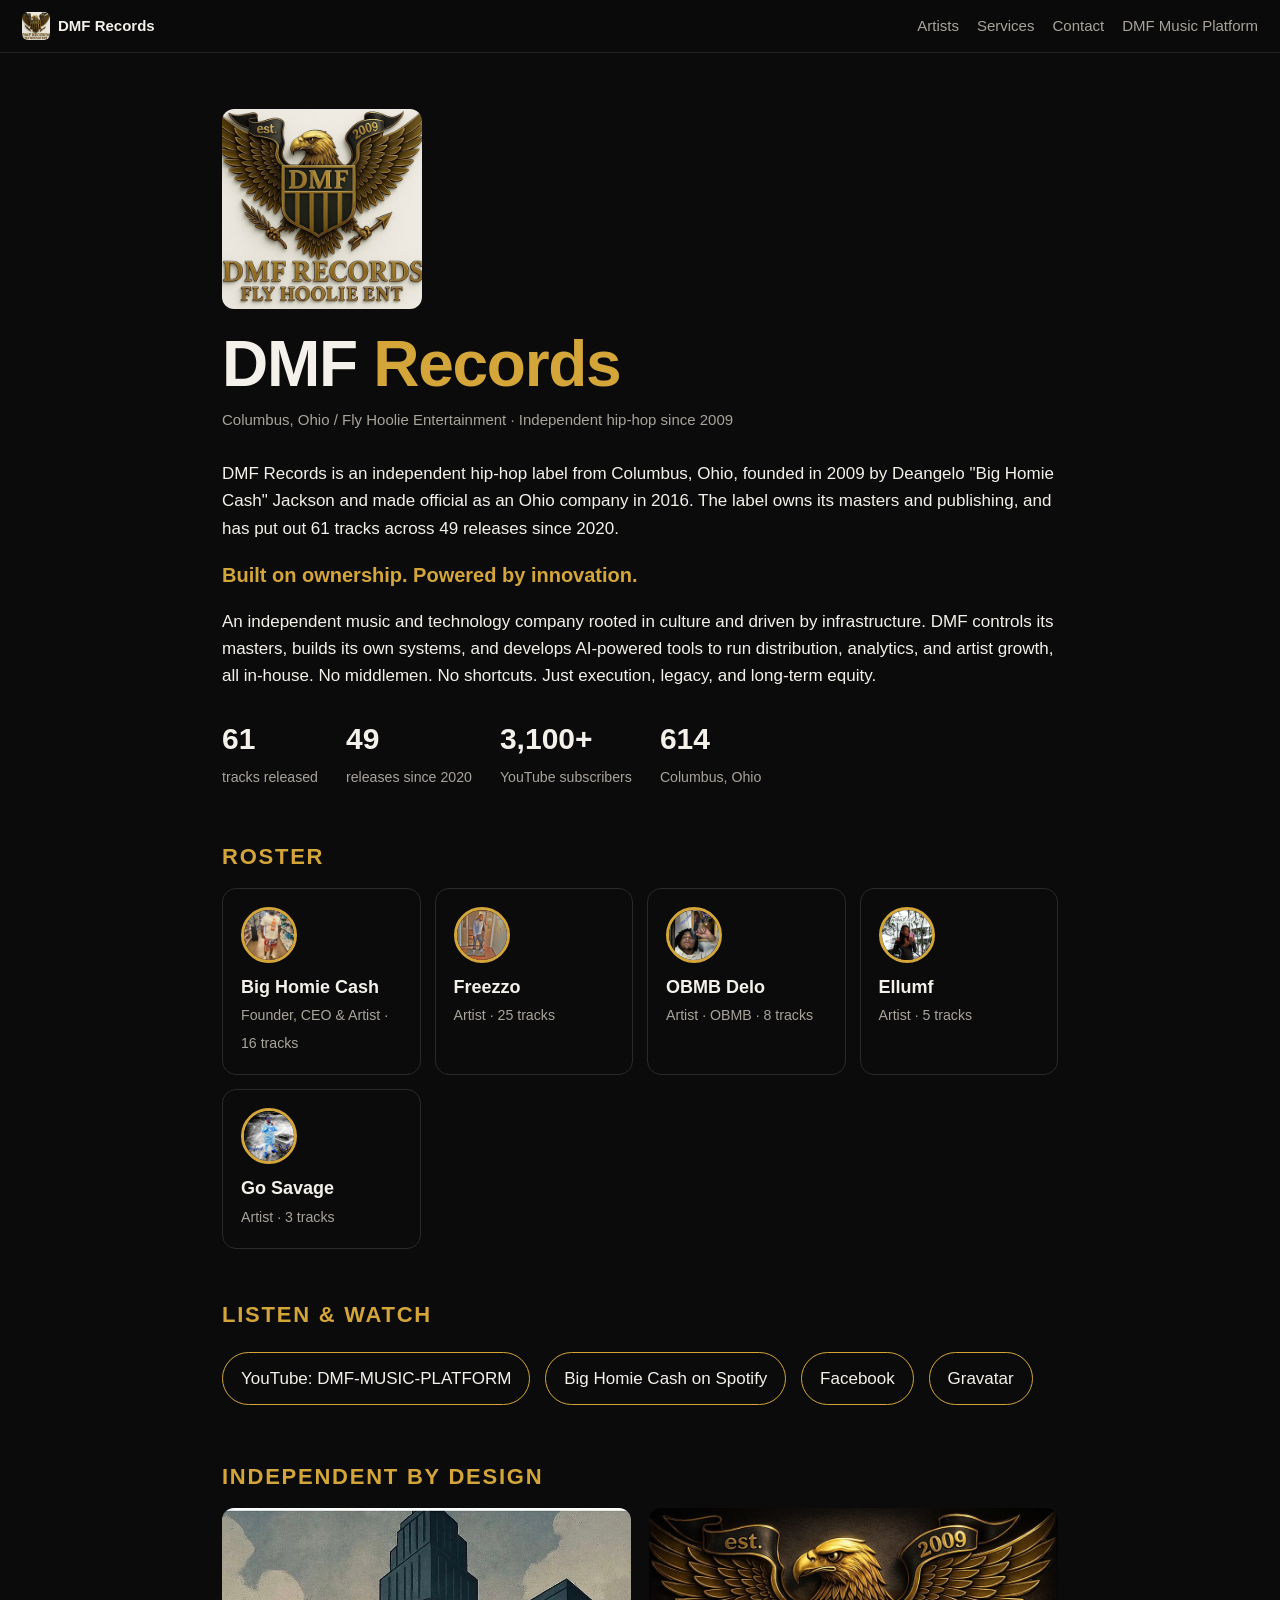
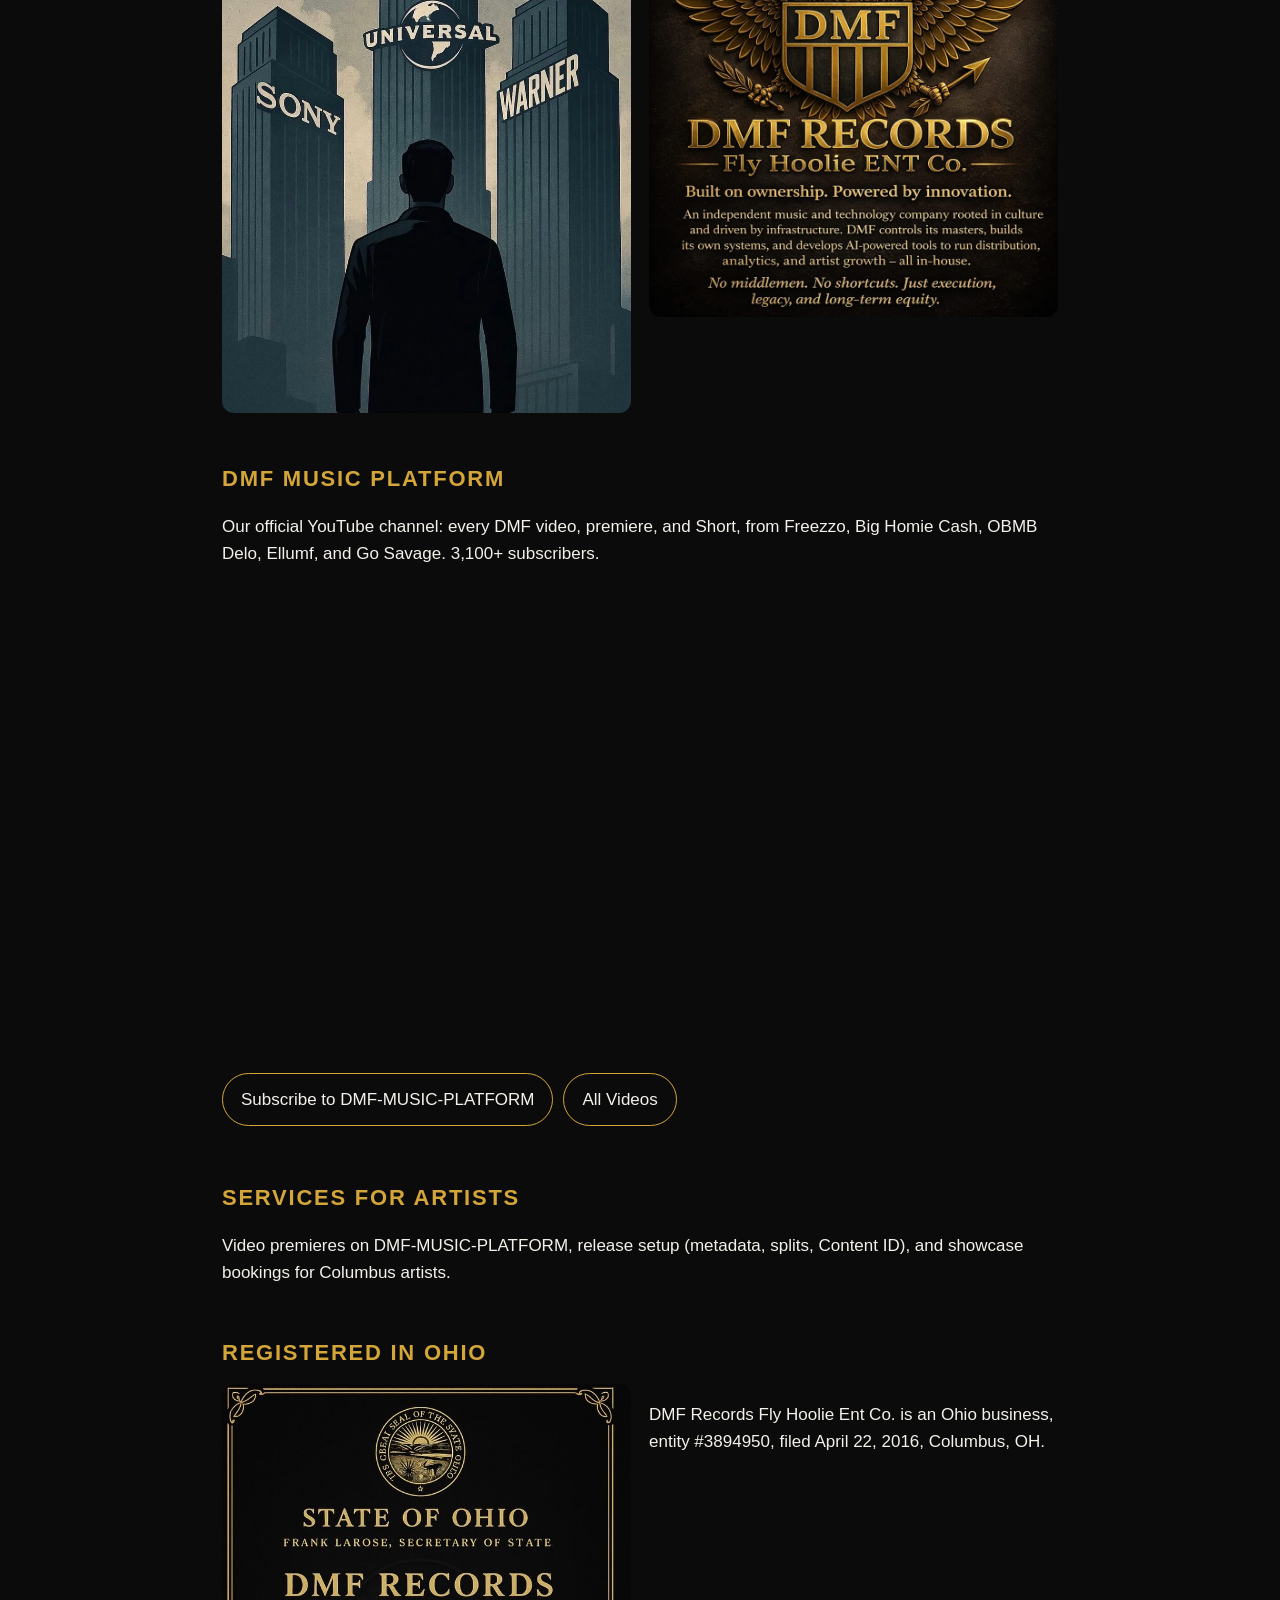
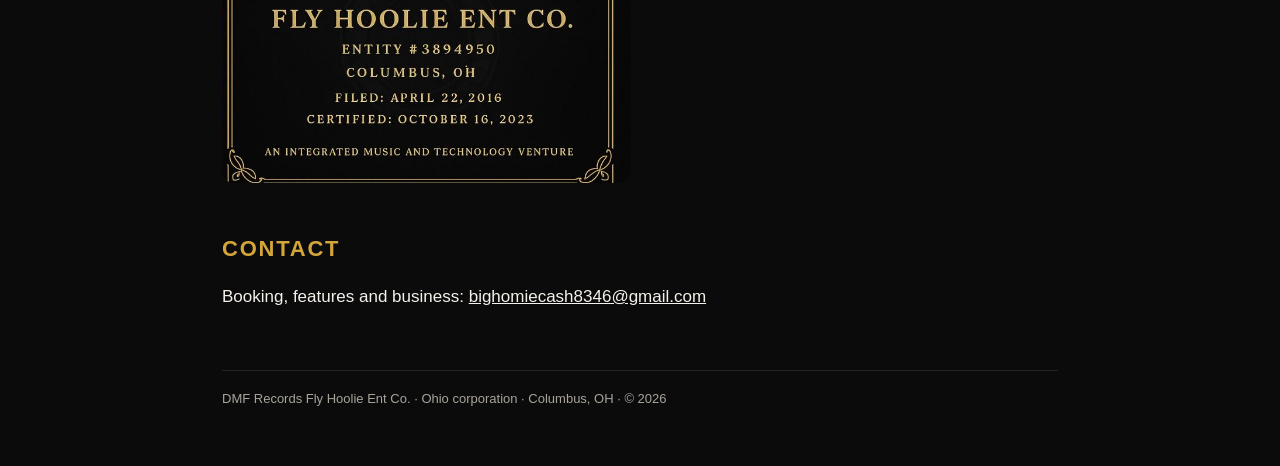
==== index.html @ d9a31df6 "Artist galleries, Listen Everywhere DSP buttons, stats as of 2026-11-16" ====
<!doctype html>
<html lang="en">
<head>
<meta charset="utf-8">
<meta name="viewport" content="width=device-width, initial-scale=1">
<title>DMF Records (Columbus, Ohio) / Fly Hoolie Entertainment</title>
<meta name="description" content="DMF Records is an independent hip-hop label from Columbus, Ohio, founded in 2009 by Deangelo &quot;Big Homie Cash&quot; Jackson. Roster: Big Homie Cash, Freezzo, OBMB Delo, Ellumf and Go Savage.">
<link rel="canonical" href="https://bighomiecash83.github.io/dmf-records-site/">
<meta property="og:title" content="DMF Records (Columbus, Ohio) / Fly Hoolie Entertainment">
<meta property="og:description" content="Independent hip-hop label from Columbus, Ohio. 61 tracks across 49 releases since 2020.">
<meta property="og:url" content="https://bighomiecash83.github.io/dmf-records-site/">
<meta property="og:type" content="website">
<meta property="og:image" content="https://bighomiecash83.github.io/dmf-records-site/dmf-logo.png">
<link rel="icon" href="icon.png">
<link rel="apple-touch-icon" href="icon.png">
<script type="application/ld+json">
{
 "@context":"https://schema.org",
 "@type":"Organization",
 "@id":"https://bighomiecash83.github.io/dmf-records-site/#label",
 "name":"DMF Records",
 "alternateName":["DMF Records Fly Hoolie Ent","Fly Hoolie Entertainment","DMF Records Columbus"],
 "legalName":"DMF Records Fly Hoolie Ent Co.",
 "description":"Independent hip-hop record label from Columbus, Ohio, founded in 2009 and incorporated in Ohio in 2016.",
 "url":"https://bighomiecash83.github.io/dmf-records-site/",
 "foundingDate":"2009",
 "founder":{"@type":"Person","name":"Deangelo Jackson","alternateName":"Big Homie Cash"},
 "address":{"@type":"PostalAddress","addressLocality":"Columbus","addressRegion":"OH","addressCountry":"US"},
 "areaServed":"Columbus, Ohio",
 "logo":"https://bighomiecash83.github.io/dmf-records-site/dmf-logo.png",
 "email":"bighomiecash8346@gmail.com",
 "sameAs":["https://www.youtube.com/channel/UCL9MF8QjU3G-BuCpofyFmnw","https://open.spotify.com/artist/40z5aBKSs2Wtdori0baO1l"],
 "member":[
  {"@type":"MusicGroup","name":"Big Homie Cash","genre":"Hip hop","foundingLocation":"Columbus, Ohio","sameAs":["https://open.spotify.com/artist/40z5aBKSs2Wtdori0baO1l"]},
  {"@type":"MusicGroup","name":"Freezzo","genre":"Hip hop","foundingLocation":"Columbus, Ohio"},
  {"@type":"MusicGroup","name":"OBMB Delo","genre":"Hip hop","foundingLocation":"Columbus, Ohio"},
  {"@type":"MusicGroup","name":"Ellumf","genre":"Hip hop","foundingLocation":"Columbus, Ohio"},
  {"@type":"MusicGroup","name":"Go Savage","genre":"Hip hop","foundingLocation":"Columbus, Ohio"}
 ]
}
</script>
<link rel="stylesheet" href="styles.css">
</head>
<body>
<nav><a href="index.html" class="brand"><img src="icon.png" alt="">DMF Records</a><span><a href="#roster">Artists</a><a href="#services">Services</a><a href="#contact">Contact</a><a href="#watch">DMF Music Platform</a></span></nav><div class="wrap">
<img class="logo" src="dmf-logo.png" alt="DMF Records eagle logo">
<h1>DMF <span>Records</span></h1>
<div class="tag">Columbus, Ohio / Fly Hoolie Entertainment &middot; Independent hip-hop since 2009</div>
<p>DMF Records is an independent hip-hop label from Columbus, Ohio, founded in 2009 by Deangelo "Big Homie Cash" Jackson and made official as an Ohio company in 2016. The label owns its masters and publishing, and has put out 61 tracks across 49 releases since 2020.</p>
<p class="motto">Built on ownership. Powered by innovation.</p>
<p>An independent music and technology company rooted in culture and driven by infrastructure. DMF controls its masters, builds its own systems, and develops AI-powered tools to run distribution, analytics, and artist growth, all in-house. No middlemen. No shortcuts. Just execution, legacy, and long-term equity.</p>
<div class="stats"><div><b>61</b><small>tracks released</small></div><div><b>49</b><small>releases since 2020</small></div><div><b>3,100+</b><small>YouTube subscribers</small></div><div><b>614</b><small>Columbus, Ohio</small></div></div>
<h2 id="roster">Roster</h2>
<div class="cards"><a class="card" href="big-homie-cash.html"><img class="avatar sm" src="images/big-homie-cash-1.jpg" alt="Big Homie Cash"><b>Big Homie Cash</b><small>Founder, CEO &amp; Artist &middot; 16 tracks</small></a><a class="card" href="freezzo.html"><img class="avatar sm" src="images/freezzo-1.jpg" alt="Freezzo"><b>Freezzo</b><small>Artist &middot; 25 tracks</small></a><a class="card" href="obmb-delo.html"><img class="avatar sm" src="images/obmb-delo-1.jpg" alt="OBMB Delo"><b>OBMB Delo</b><small>Artist · OBMB &middot; 8 tracks</small></a><a class="card" href="ellumf.html"><img class="avatar sm" src="images/ellumf-1.jpg" alt="Ellumf"><b>Ellumf</b><small>Artist &middot; 5 tracks</small></a><a class="card" href="go-savage.html"><img class="avatar sm" src="images/go-savage-1.jpg" alt="Go Savage"><b>Go Savage</b><small>Artist &middot; 3 tracks</small></a></div>
<h2>Listen &amp; Watch</h2>
<a class="btn" href="https://www.youtube.com/channel/UCL9MF8QjU3G-BuCpofyFmnw">YouTube: DMF-MUSIC-PLATFORM</a>
<a class="btn" href="https://open.spotify.com/artist/40z5aBKSs2Wtdori0baO1l">Big Homie Cash on Spotify</a>
<a class="btn" href="https://www.facebook.com/Dmfrecords614/">Facebook</a>
<a class="btn" href="https://gravatar.com/bighomiecash8346">Gravatar</a>
<h2>Independent by Design</h2>
<div class="two"><img src="independent.jpg" alt="Standing independent beside the major labels" loading="lazy"><img src="dmf-logo-story.jpg" alt="DMF Records Fly Hoolie ENT Co." loading="lazy"></div>
<h2 id="watch">DMF Music Platform</h2><p>Our official YouTube channel: every DMF video, premiere, and Short, from Freezzo, Big Homie Cash, OBMB Delo, Ellumf, and Go Savage. 3,100+ subscribers.</p><div style="position:relative;padding-top:56.25%;margin:12px 0"><iframe src="https://www.youtube-nocookie.com/embed/ZYpmiMN0Dv8" title="Freezzo - 2.0 | DMF Records" style="position:absolute;inset:0;width:100%;height:100%;border:0;border-radius:12px" allow="accelerometer; encrypted-media; gyroscope; picture-in-picture" allowfullscreen loading="lazy"></iframe></div><a class="btn" href="https://www.youtube.com/channel/UCL9MF8QjU3G-BuCpofyFmnw?sub_confirmation=1">Subscribe to DMF-MUSIC-PLATFORM</a><a class="btn" href="https://www.youtube.com/channel/UCL9MF8QjU3G-BuCpofyFmnw/videos">All Videos</a>
<h2 id="services">Services for Artists</h2>
<p>Video premieres on DMF-MUSIC-PLATFORM, release setup (metadata, splits, Content ID), and showcase bookings for Columbus artists.</p>
<h2>Registered in Ohio</h2>
<div class="two"><img src="ohio-registration.jpg" alt="DMF Records Fly Hoolie Ent Co., Ohio entity 3894950" loading="lazy"><p>DMF Records Fly Hoolie Ent Co. is an Ohio business, entity #3894950, filed April 22, 2016, Columbus, OH.</p></div>
<h2 id="contact">Contact</h2>
<p>Booking, features and business: <a href="mailto:bighomiecash8346@gmail.com">bighomiecash8346@gmail.com</a></p>
<footer>DMF Records Fly Hoolie Ent Co. &middot; Ohio corporation &middot; Columbus, OH &middot; &copy; 2026</footer>
</div></body></html>
---- styles.css ----
:root{--bg:#0b0b0c;--fg:#f4f1ea;--mut:#a9a49a;--acc:#d4a63a}
*{box-sizing:border-box}body{margin:0;background:var(--bg);color:var(--fg);font:17px/1.6 -apple-system,BlinkMacSystemFont,"Segoe UI",Roboto,Helvetica,Arial,sans-serif}
.wrap{max-width:880px;margin:0 auto;padding:56px 22px}
h1{font-size:clamp(34px,7vw,64px);line-height:1.05;margin:0 0 10px;letter-spacing:-.02em}
h1 span{color:var(--acc)}h2{font-size:22px;margin:48px 0 14px;color:var(--acc);text-transform:uppercase;letter-spacing:.08em}
.tag{color:var(--mut);font-size:15px;margin-bottom:28px}
.stats{display:flex;gap:28px;flex-wrap:wrap;margin:26px 0}.stats b{display:block;font-size:30px}.stats small{color:var(--mut)}
ul.roster{list-style:none;padding:0;display:grid;grid-template-columns:repeat(auto-fill,minmax(160px,1fr));gap:12px}
ul.roster li{border:1px solid #2a2a2c;border-radius:10px;padding:16px;font-weight:600}
a{color:var(--fg)}.btn{display:inline-block;margin:6px 10px 6px 0;padding:12px 18px;border:1px solid var(--acc);border-radius:999px;text-decoration:none}
.btn:hover{background:var(--acc);color:#000}footer{color:var(--mut);font-size:13px;margin-top:60px;border-top:1px solid #222;padding-top:18px}
img{max-width:100%;height:auto;display:block;border-radius:12px}.logo{width:200px;margin:0 0 22px}.motto{color:var(--acc);font-size:20px;font-weight:700;margin:6px 0}.two{display:grid;grid-template-columns:repeat(auto-fit,minmax(260px,1fr));gap:18px;align-items:start}

nav{position:sticky;top:0;z-index:5;display:flex;justify-content:space-between;align-items:center;padding:12px 22px;background:rgba(11,11,12,.92);border-bottom:1px solid #222;backdrop-filter:blur(6px)}
nav a{text-decoration:none;margin-left:18px;font-size:15px;color:var(--mut)}nav a:hover{color:var(--acc)}
nav .brand{margin:0;color:var(--fg);font-weight:800;display:flex;align-items:center;gap:8px}nav .brand img{width:28px;height:28px;border-radius:6px;display:inline}
.cards{display:grid;grid-template-columns:repeat(auto-fill,minmax(180px,1fr));gap:14px}
.card{display:block;border:1px solid #2a2a2c;border-radius:14px;padding:18px;text-decoration:none;transition:.2s}.card:hover{border-color:var(--acc);transform:translateY(-2px)}
.card b{display:block;margin-top:10px;font-size:18px}.card small{color:var(--mut)}
.avatar{width:110px;height:110px;border-radius:50%;background:radial-gradient(circle at 30% 30%,#f3d27a,#8a6414);color:#111;display:flex;align-items:center;justify-content:center;font-weight:900;font-size:38px;flex:none}
.avatar.sm{width:56px;height:56px;font-size:20px}
.hero{display:flex;gap:22px;align-items:center;flex-wrap:wrap;margin-bottom:18px}.hero h1{margin:0}.role{color:var(--acc);text-transform:uppercase;letter-spacing:.1em;font-size:13px;margin:0}
ul.disc{list-style:none;padding:0;margin:0;border-top:1px solid #222}ul.disc li{display:flex;gap:10px;align-items:baseline;padding:10px 0;border-bottom:1px solid #222}
ul.disc li span{font-weight:600}ul.disc small{color:var(--mut)}ul.disc em{margin-left:auto;color:var(--mut);font-style:normal;font-size:14px}
@media(max-width:520px){nav span a{margin-left:12px;font-size:14px}}

img.avatar{object-fit:cover;padding:0;border:3px solid var(--acc)}
.gallery{display:grid;grid-template-columns:repeat(2,1fr);gap:12px}.gallery img{width:100%;aspect-ratio:1/1;object-fit:cover}
.dsp{display:flex;flex-wrap:wrap}.nums{display:grid;grid-template-columns:repeat(auto-fit,minmax(220px,1fr));gap:12px}
.nums div{border:1px solid #2a2a2c;border-left:3px solid var(--acc);border-radius:10px;padding:14px 16px;font-weight:600}
.asof{color:var(--mut);font-size:14px}.card img.avatar{width:56px;height:56px}
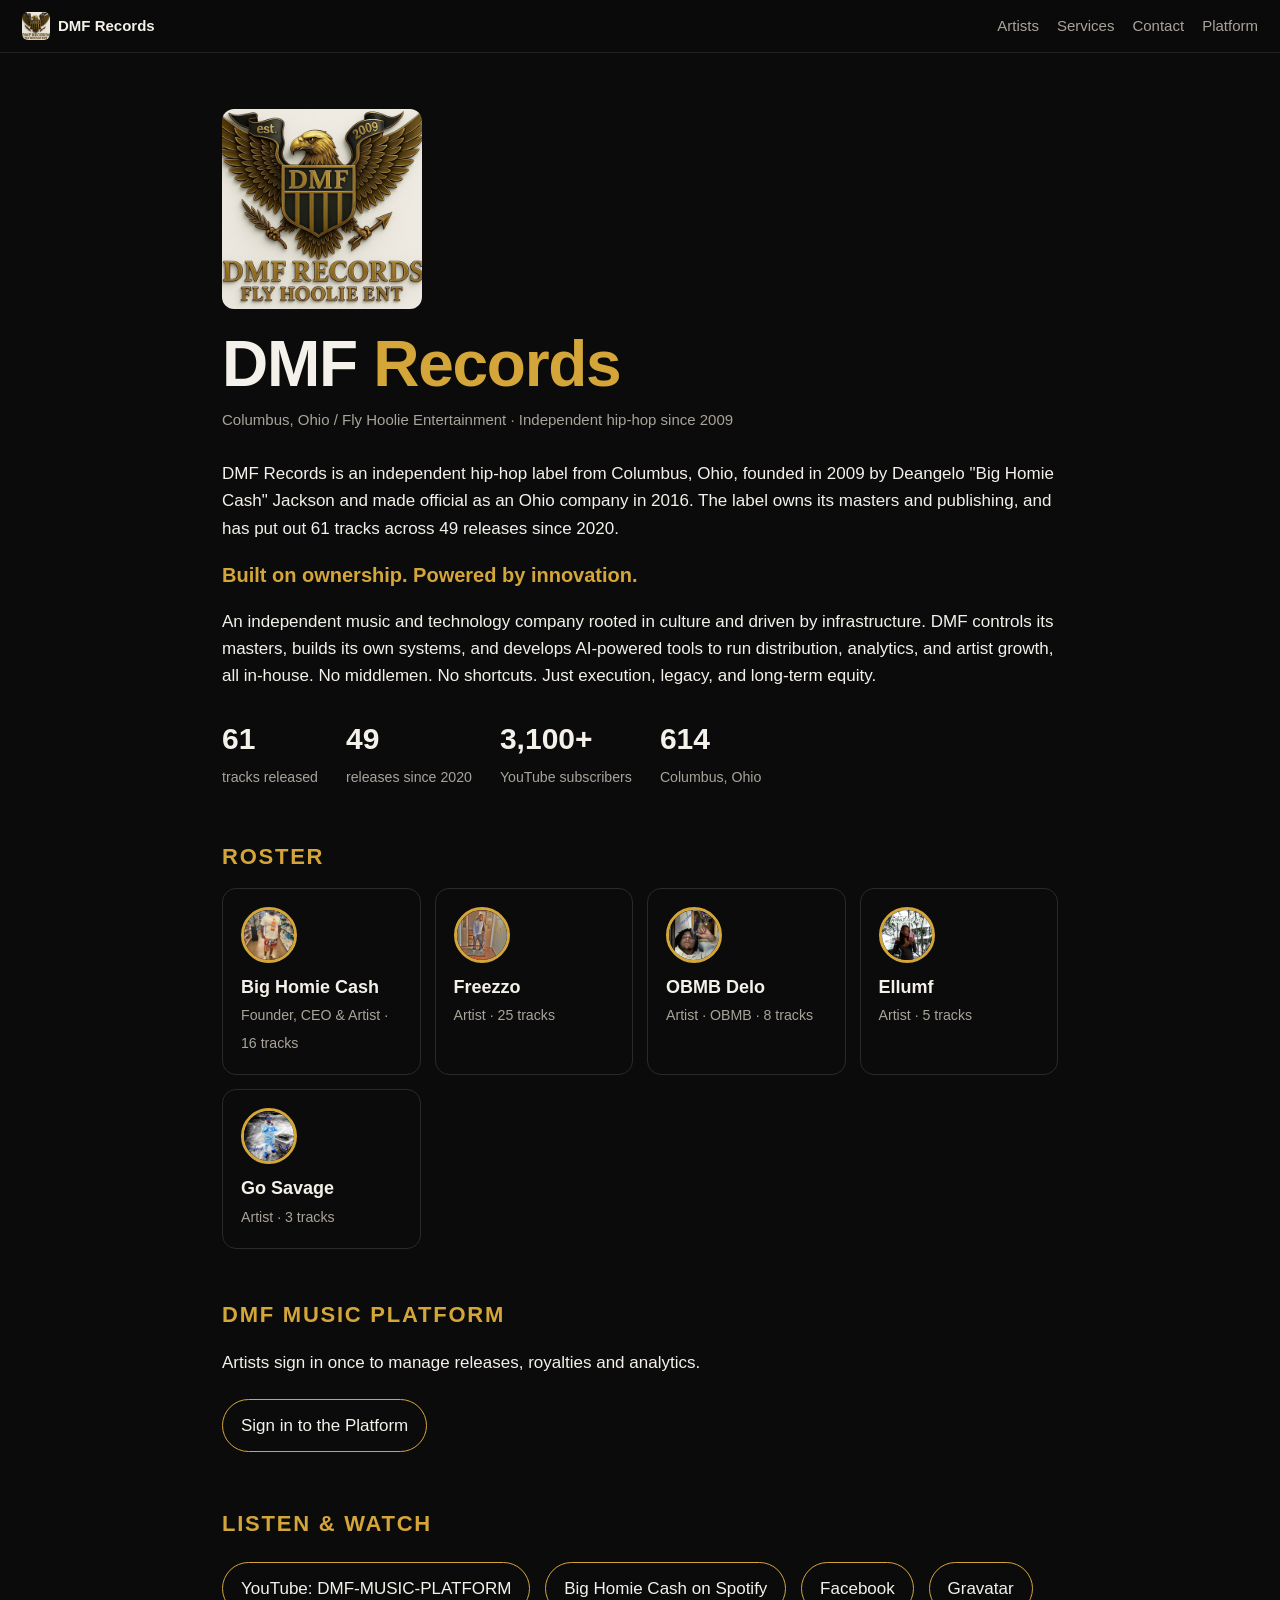
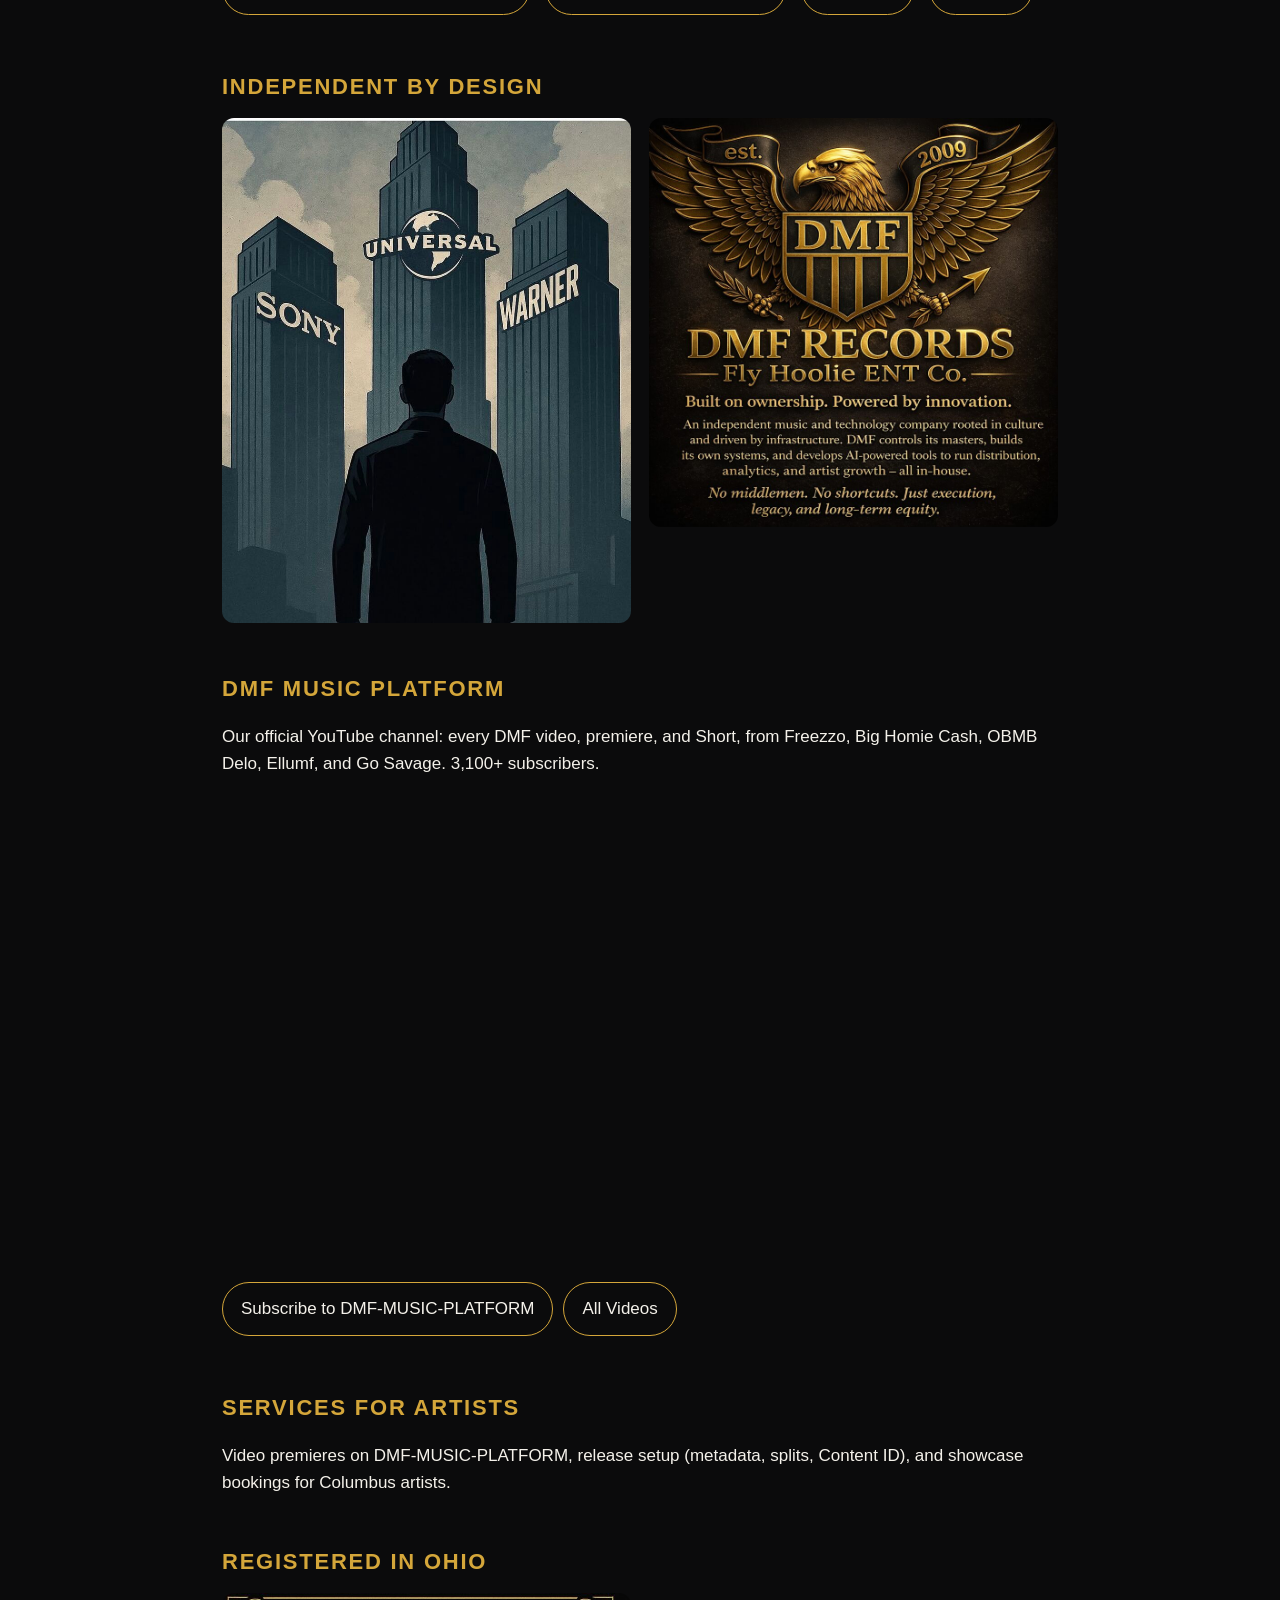
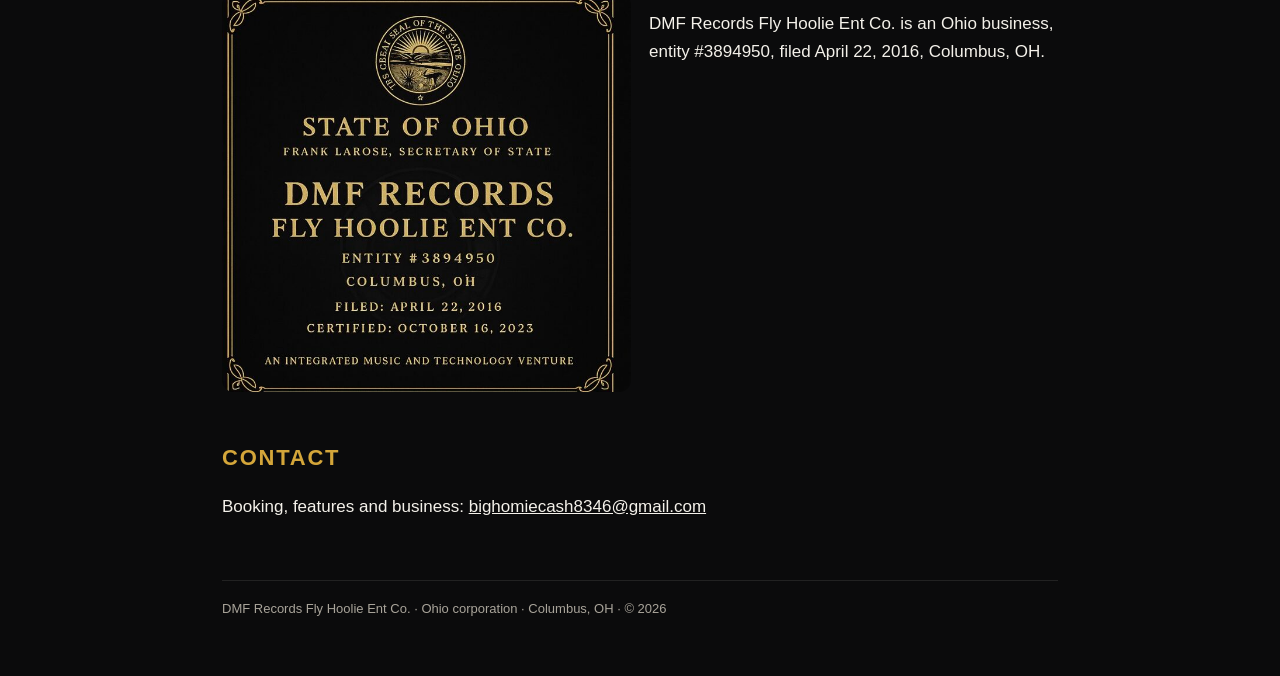
==== commit 3b079c74: "Platform page: shared sign-in with DMF Music Platform" ====
--- a/index.html
+++ b/index.html
@@ -42,7 +42,7 @@
 <link rel="stylesheet" href="styles.css">
 </head>
 <body>
-<nav><a href="index.html" class="brand"><img src="icon.png" alt="">DMF Records</a><span><a href="#roster">Artists</a><a href="#services">Services</a><a href="#contact">Contact</a><a href="#watch">DMF Music Platform</a></span></nav><div class="wrap">
+<nav><a href="index.html" class="brand"><img src="icon.png" alt="">DMF Records</a><span><a href="#roster">Artists</a><a href="#services">Services</a><a href="#contact">Contact</a><a href="platform.html">Platform</a></span></nav><div class="wrap">
 <img class="logo" src="dmf-logo.png" alt="DMF Records eagle logo">
 <h1>DMF <span>Records</span></h1>
 <div class="tag">Columbus, Ohio / Fly Hoolie Entertainment &middot; Independent hip-hop since 2009</div>
@@ -52,6 +52,9 @@
 <div class="stats"><div><b>61</b><small>tracks released</small></div><div><b>49</b><small>releases since 2020</small></div><div><b>3,100+</b><small>YouTube subscribers</small></div><div><b>614</b><small>Columbus, Ohio</small></div></div>
 <h2 id="roster">Roster</h2>
 <div class="cards"><a class="card" href="big-homie-cash.html"><img class="avatar sm" src="images/big-homie-cash-1.jpg" alt="Big Homie Cash"><b>Big Homie Cash</b><small>Founder, CEO &amp; Artist &middot; 16 tracks</small></a><a class="card" href="freezzo.html"><img class="avatar sm" src="images/freezzo-1.jpg" alt="Freezzo"><b>Freezzo</b><small>Artist &middot; 25 tracks</small></a><a class="card" href="obmb-delo.html"><img class="avatar sm" src="images/obmb-delo-1.jpg" alt="OBMB Delo"><b>OBMB Delo</b><small>Artist · OBMB &middot; 8 tracks</small></a><a class="card" href="ellumf.html"><img class="avatar sm" src="images/ellumf-1.jpg" alt="Ellumf"><b>Ellumf</b><small>Artist &middot; 5 tracks</small></a><a class="card" href="go-savage.html"><img class="avatar sm" src="images/go-savage-1.jpg" alt="Go Savage"><b>Go Savage</b><small>Artist &middot; 3 tracks</small></a></div>
+<h2>DMF Music Platform</h2>
+<p>Artists sign in once to manage releases, royalties and analytics.</p>
+<a class="btn" href="platform.html">Sign in to the Platform</a>
 <h2>Listen &amp; Watch</h2>
 <a class="btn" href="https://www.youtube.com/channel/UCL9MF8QjU3G-BuCpofyFmnw">YouTube: DMF-MUSIC-PLATFORM</a>
 <a class="btn" href="https://open.spotify.com/artist/40z5aBKSs2Wtdori0baO1l">Big Homie Cash on Spotify</a>
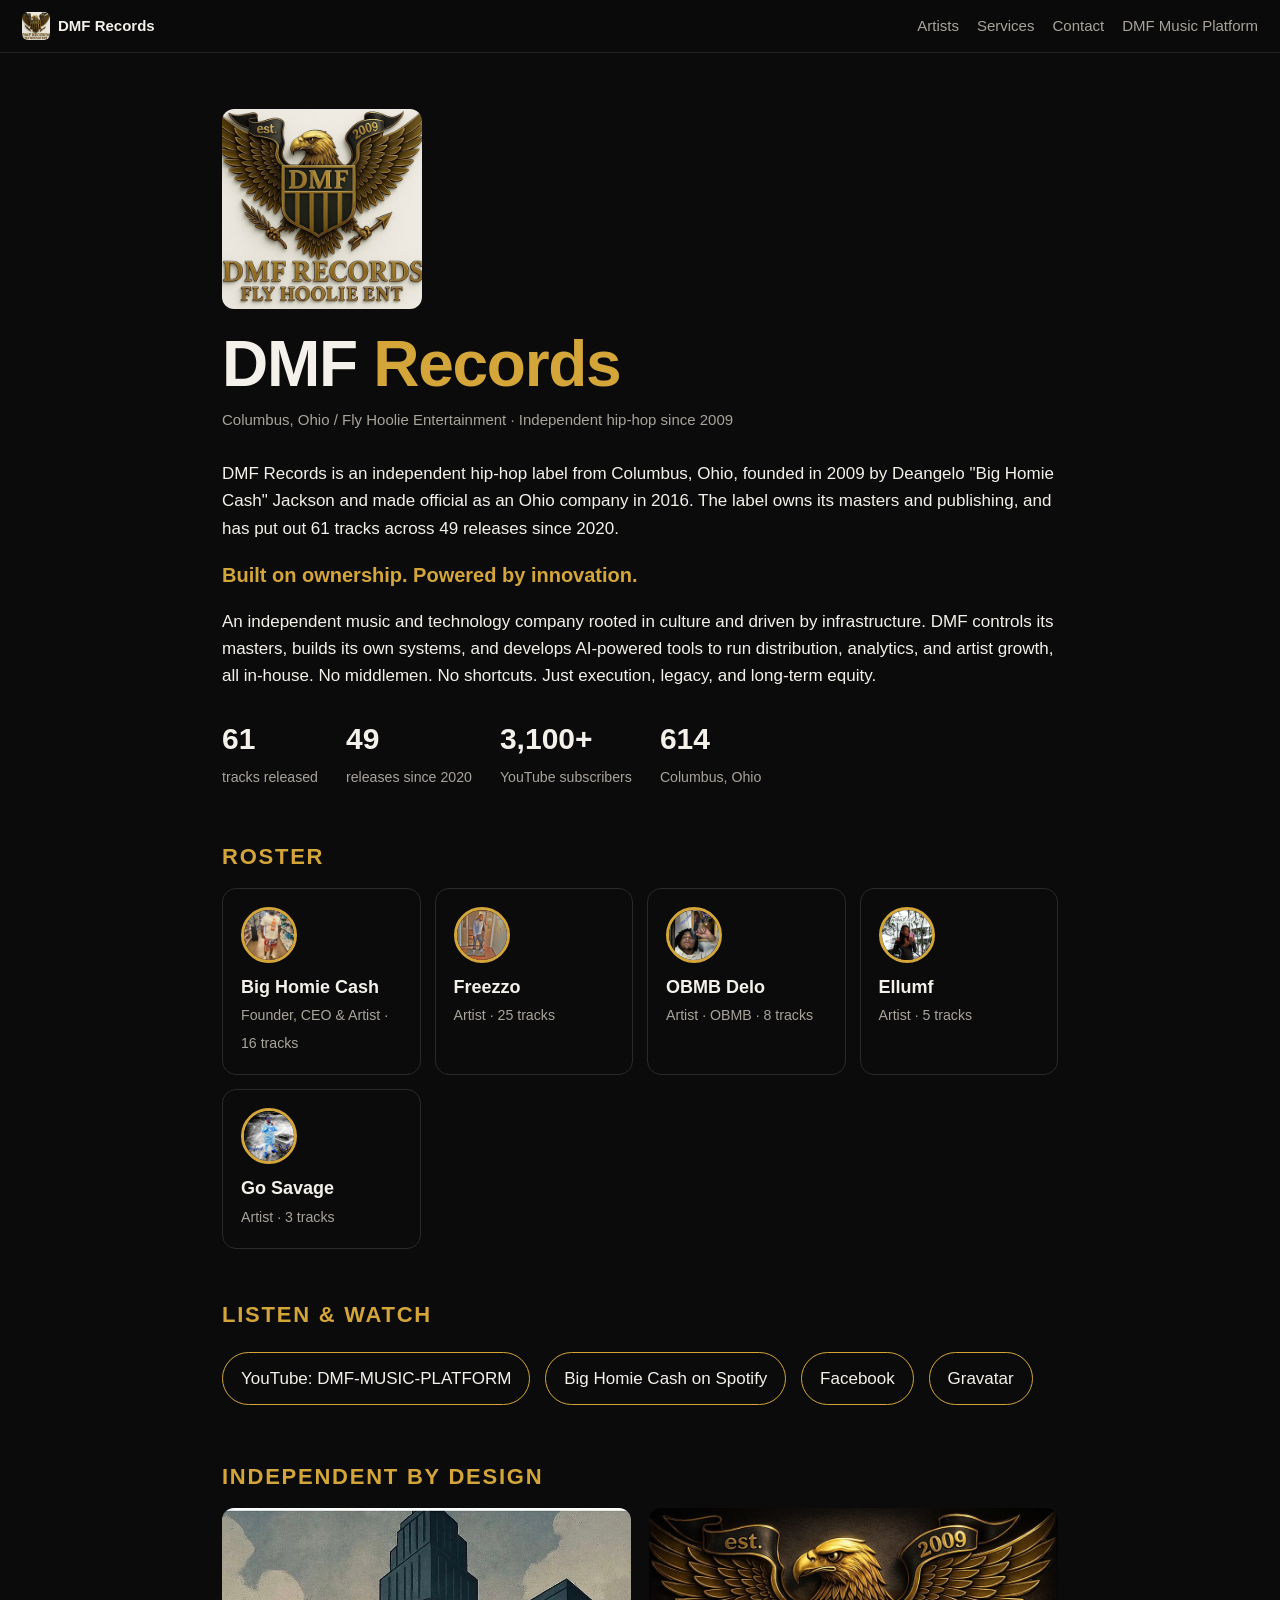
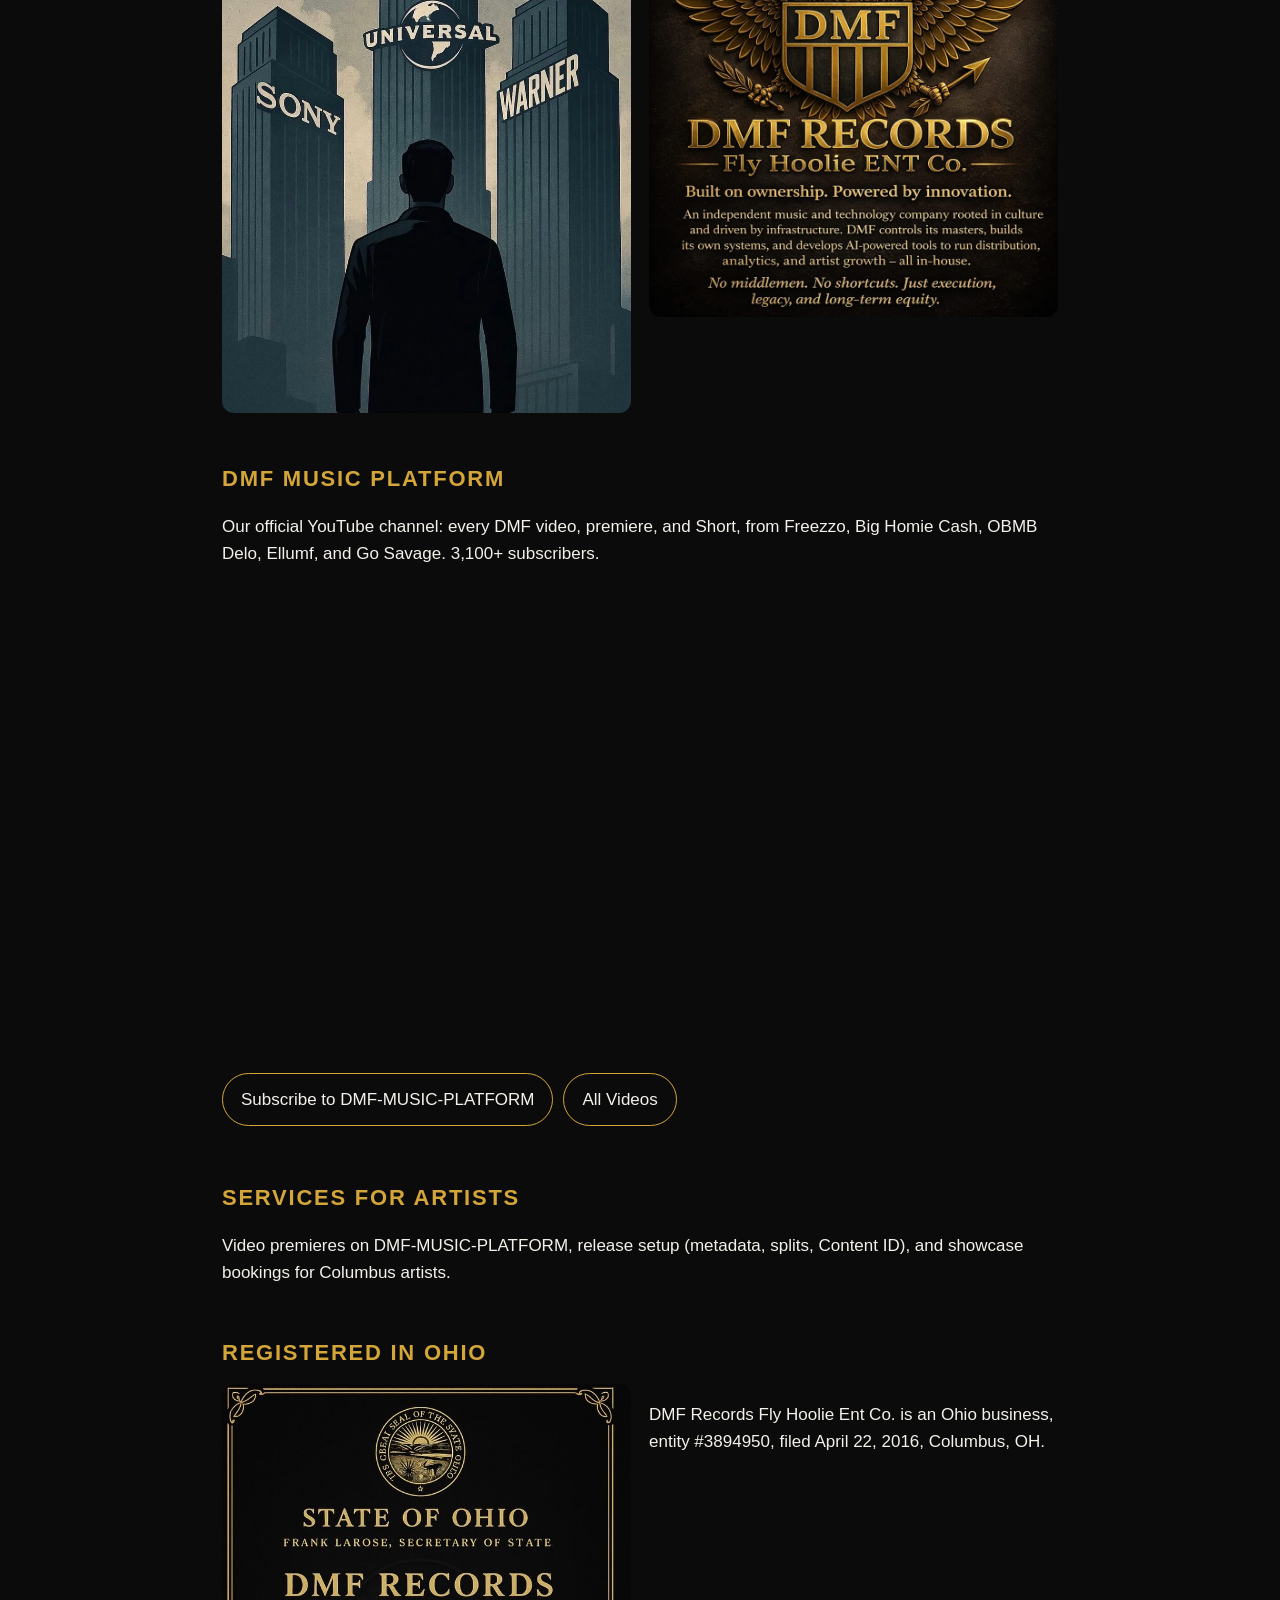
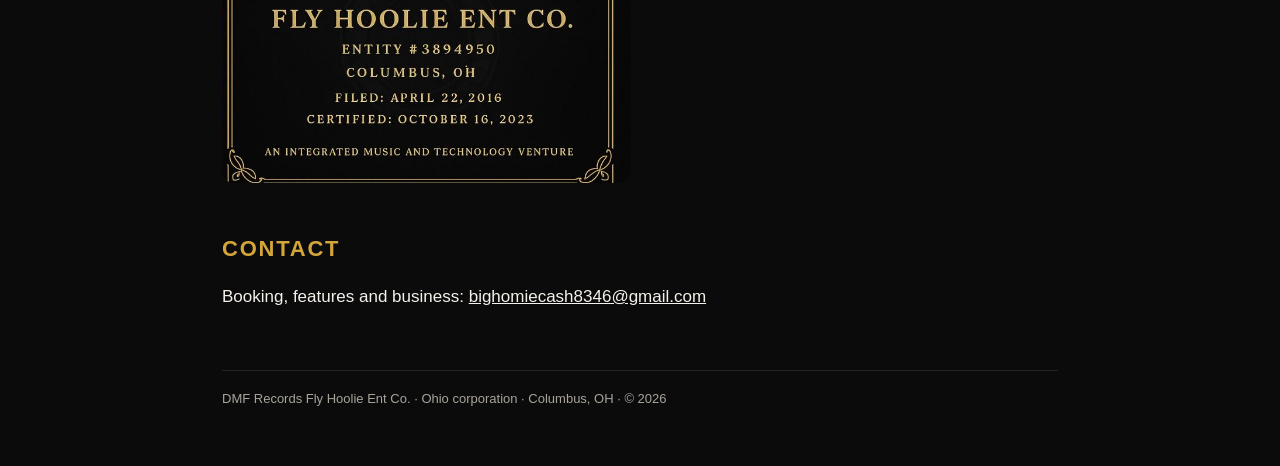
==== commit de5cc308: "Remove Lovable platform link from home page" ====
--- a/index.html
+++ b/index.html
@@ -42,7 +42,7 @@
 <link rel="stylesheet" href="styles.css">
 </head>
 <body>
-<nav><a href="index.html" class="brand"><img src="icon.png" alt="">DMF Records</a><span><a href="#roster">Artists</a><a href="#services">Services</a><a href="#contact">Contact</a><a href="platform.html">Platform</a></span></nav><div class="wrap">
+<nav><a href="index.html" class="brand"><img src="icon.png" alt="">DMF Records</a><span><a href="#roster">Artists</a><a href="#services">Services</a><a href="#contact">Contact</a><a href="#watch">DMF Music Platform</a></span></nav><div class="wrap">
 <img class="logo" src="dmf-logo.png" alt="DMF Records eagle logo">
 <h1>DMF <span>Records</span></h1>
 <div class="tag">Columbus, Ohio / Fly Hoolie Entertainment &middot; Independent hip-hop since 2009</div>
@@ -52,9 +52,6 @@
 <div class="stats"><div><b>61</b><small>tracks released</small></div><div><b>49</b><small>releases since 2020</small></div><div><b>3,100+</b><small>YouTube subscribers</small></div><div><b>614</b><small>Columbus, Ohio</small></div></div>
 <h2 id="roster">Roster</h2>
 <div class="cards"><a class="card" href="big-homie-cash.html"><img class="avatar sm" src="images/big-homie-cash-1.jpg" alt="Big Homie Cash"><b>Big Homie Cash</b><small>Founder, CEO &amp; Artist &middot; 16 tracks</small></a><a class="card" href="freezzo.html"><img class="avatar sm" src="images/freezzo-1.jpg" alt="Freezzo"><b>Freezzo</b><small>Artist &middot; 25 tracks</small></a><a class="card" href="obmb-delo.html"><img class="avatar sm" src="images/obmb-delo-1.jpg" alt="OBMB Delo"><b>OBMB Delo</b><small>Artist · OBMB &middot; 8 tracks</small></a><a class="card" href="ellumf.html"><img class="avatar sm" src="images/ellumf-1.jpg" alt="Ellumf"><b>Ellumf</b><small>Artist &middot; 5 tracks</small></a><a class="card" href="go-savage.html"><img class="avatar sm" src="images/go-savage-1.jpg" alt="Go Savage"><b>Go Savage</b><small>Artist &middot; 3 tracks</small></a></div>
-<h2>DMF Music Platform</h2>
-<p>Artists sign in once to manage releases, royalties and analytics.</p>
-<a class="btn" href="platform.html">Sign in to the Platform</a>
 <h2>Listen &amp; Watch</h2>
 <a class="btn" href="https://www.youtube.com/channel/UCL9MF8QjU3G-BuCpofyFmnw">YouTube: DMF-MUSIC-PLATFORM</a>
 <a class="btn" href="https://open.spotify.com/artist/40z5aBKSs2Wtdori0baO1l">Big Homie Cash on Spotify</a>
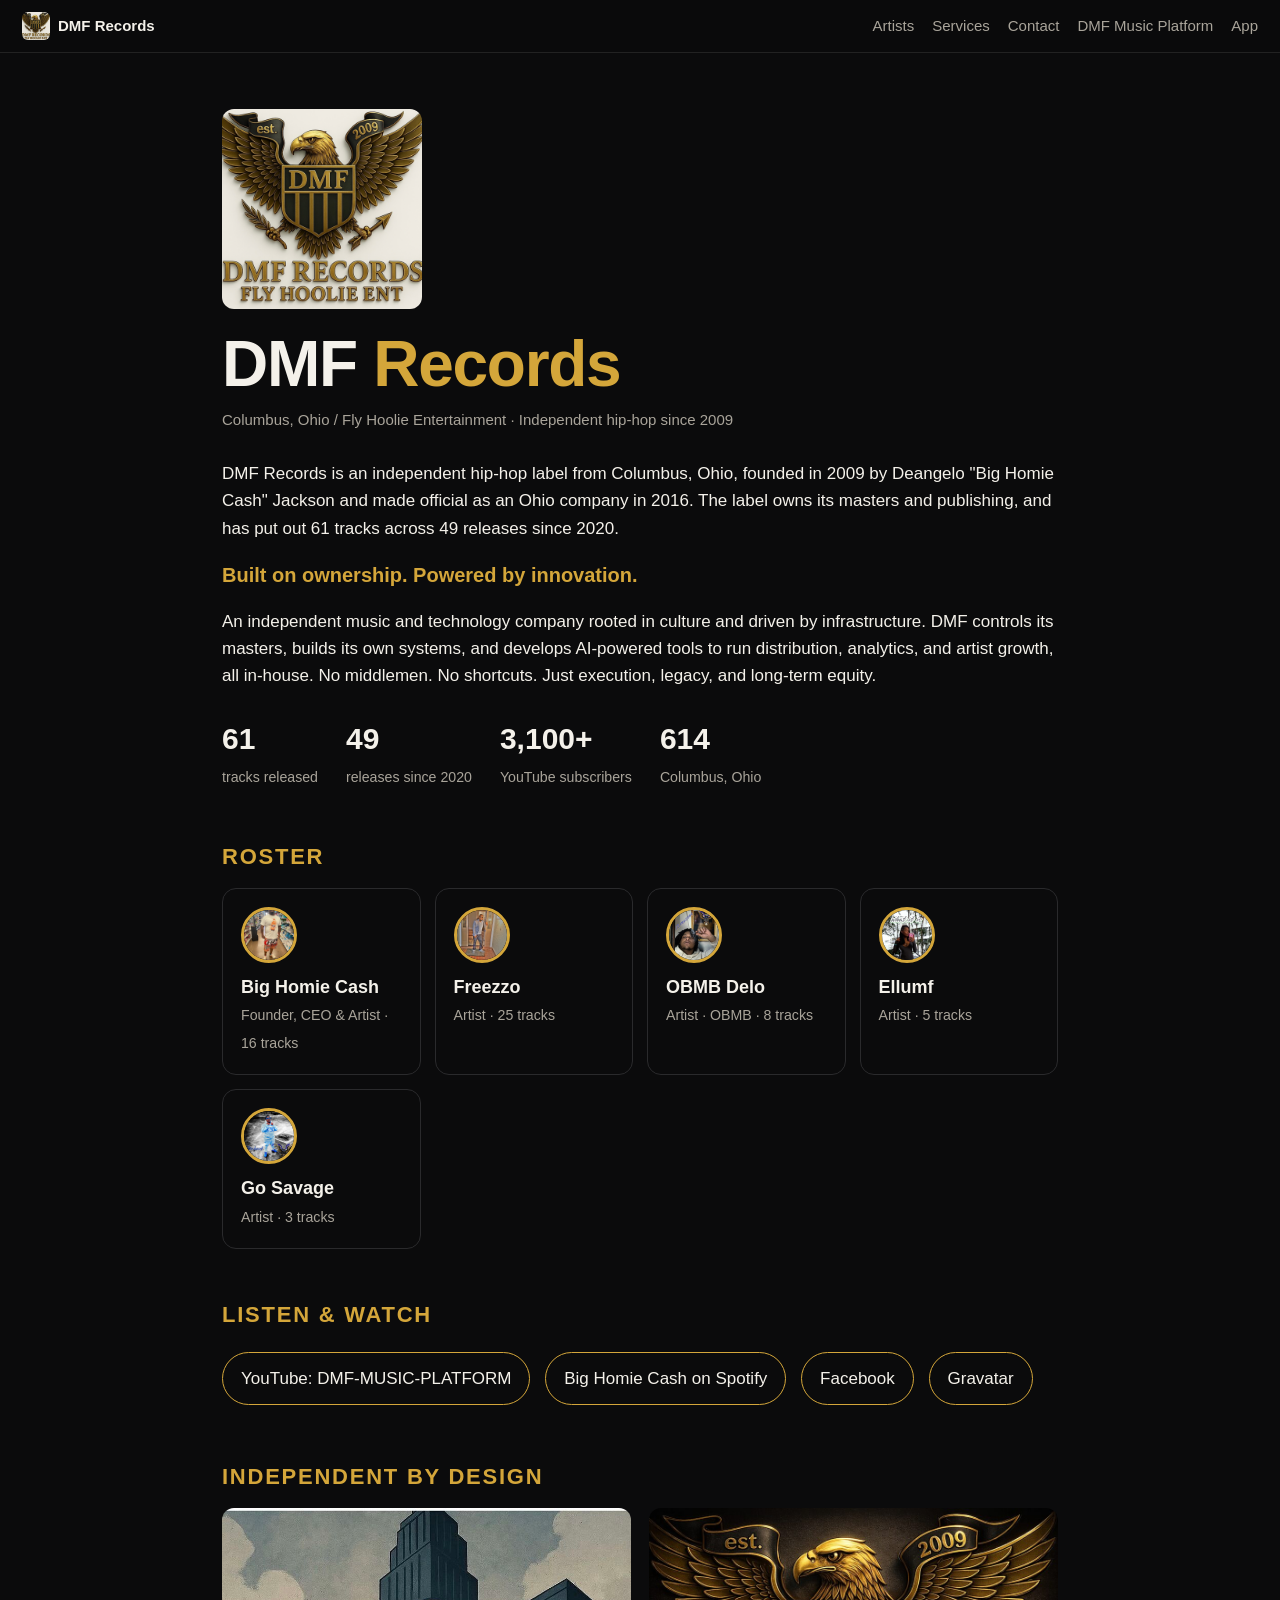
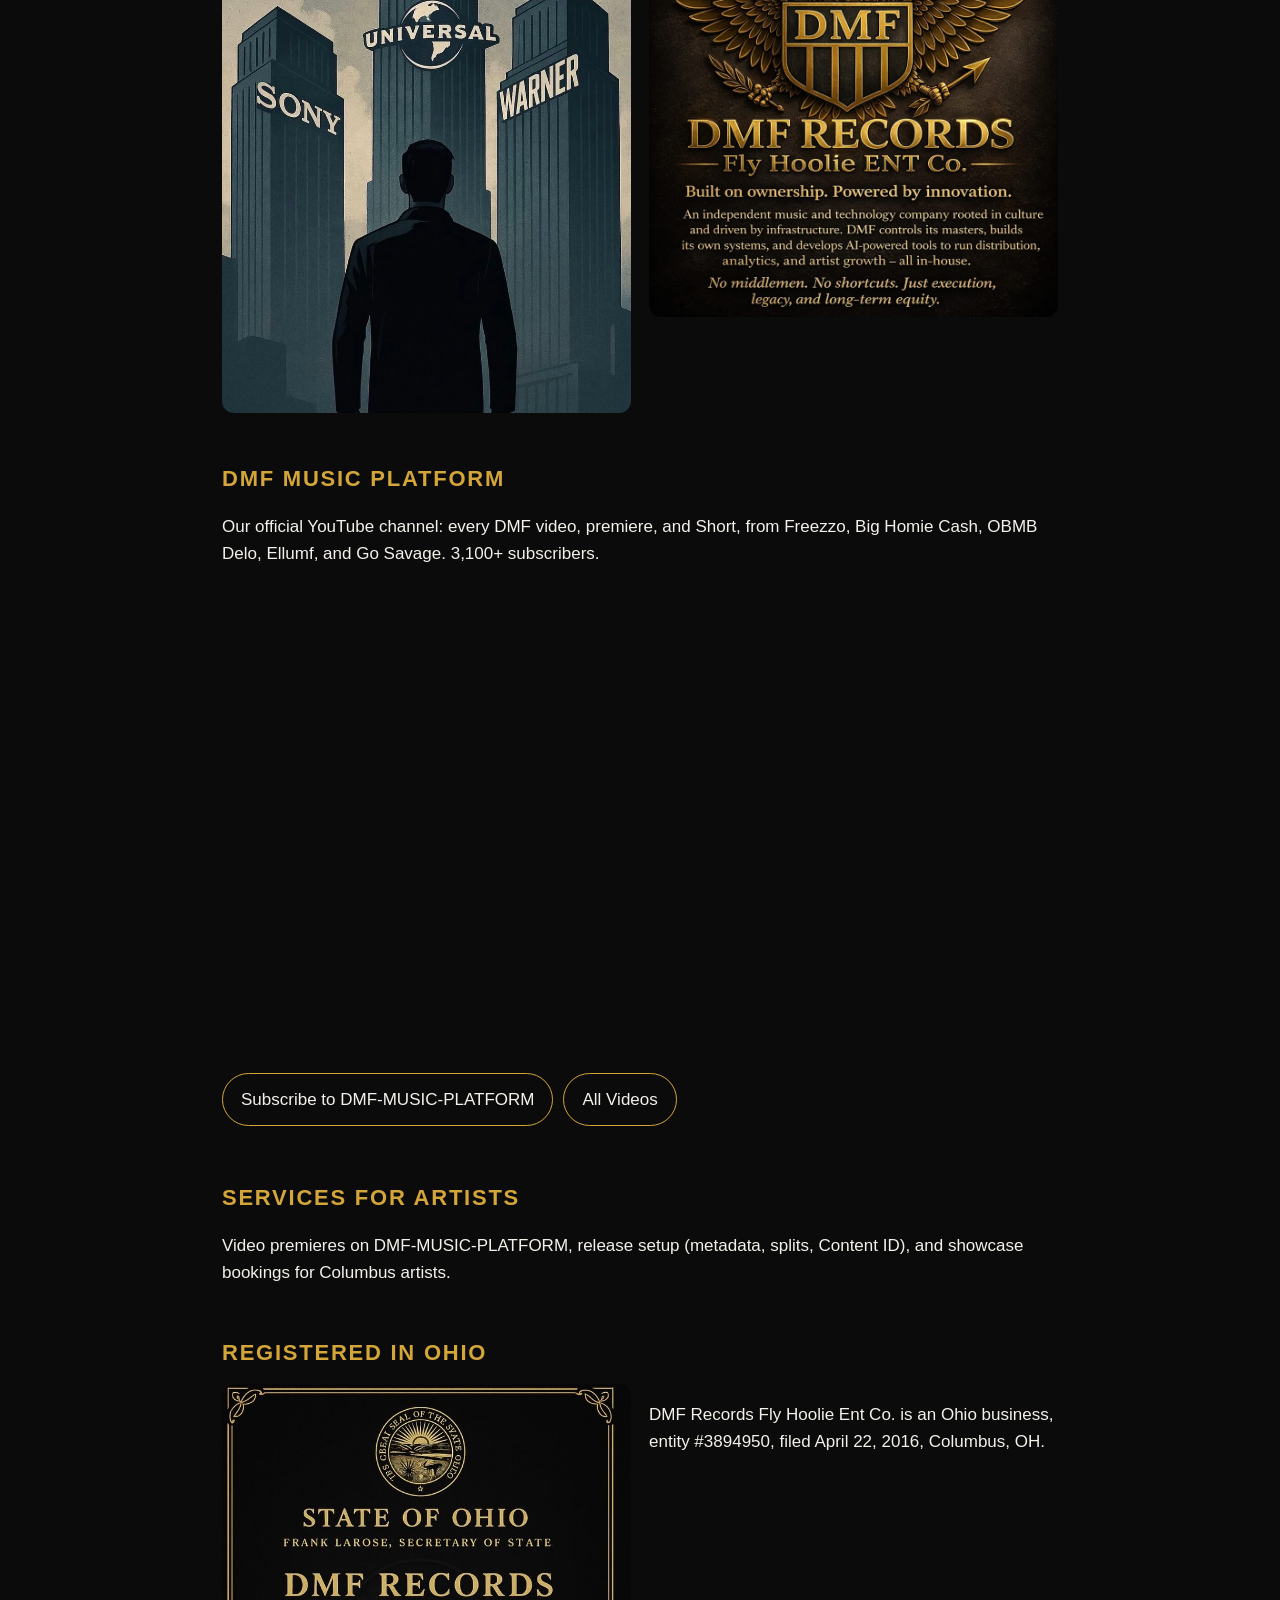
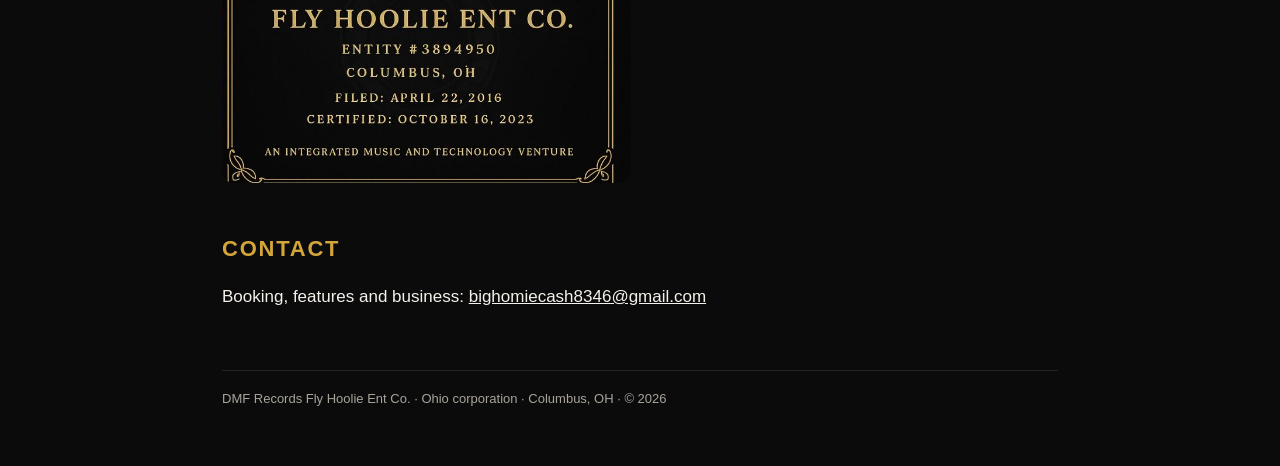
==== commit da9303ba: "Add App link" ====
--- a/index.html
+++ b/index.html
@@ -42,7 +42,7 @@
 <link rel="stylesheet" href="styles.css">
 </head>
 <body>
-<nav><a href="index.html" class="brand"><img src="icon.png" alt="">DMF Records</a><span><a href="#roster">Artists</a><a href="#services">Services</a><a href="#contact">Contact</a><a href="#watch">DMF Music Platform</a></span></nav><div class="wrap">
+<nav><a href="index.html" class="brand"><img src="icon.png" alt="">DMF Records</a><span><a href="#roster">Artists</a><a href="#services">Services</a><a href="#contact">Contact</a><a href="#watch">DMF Music Platform</a><a href="https://app.dmfcorporation.biz/">App</a></span></nav><div class="wrap">
 <img class="logo" src="dmf-logo.png" alt="DMF Records eagle logo">
 <h1>DMF <span>Records</span></h1>
 <div class="tag">Columbus, Ohio / Fly Hoolie Entertainment &middot; Independent hip-hop since 2009</div>
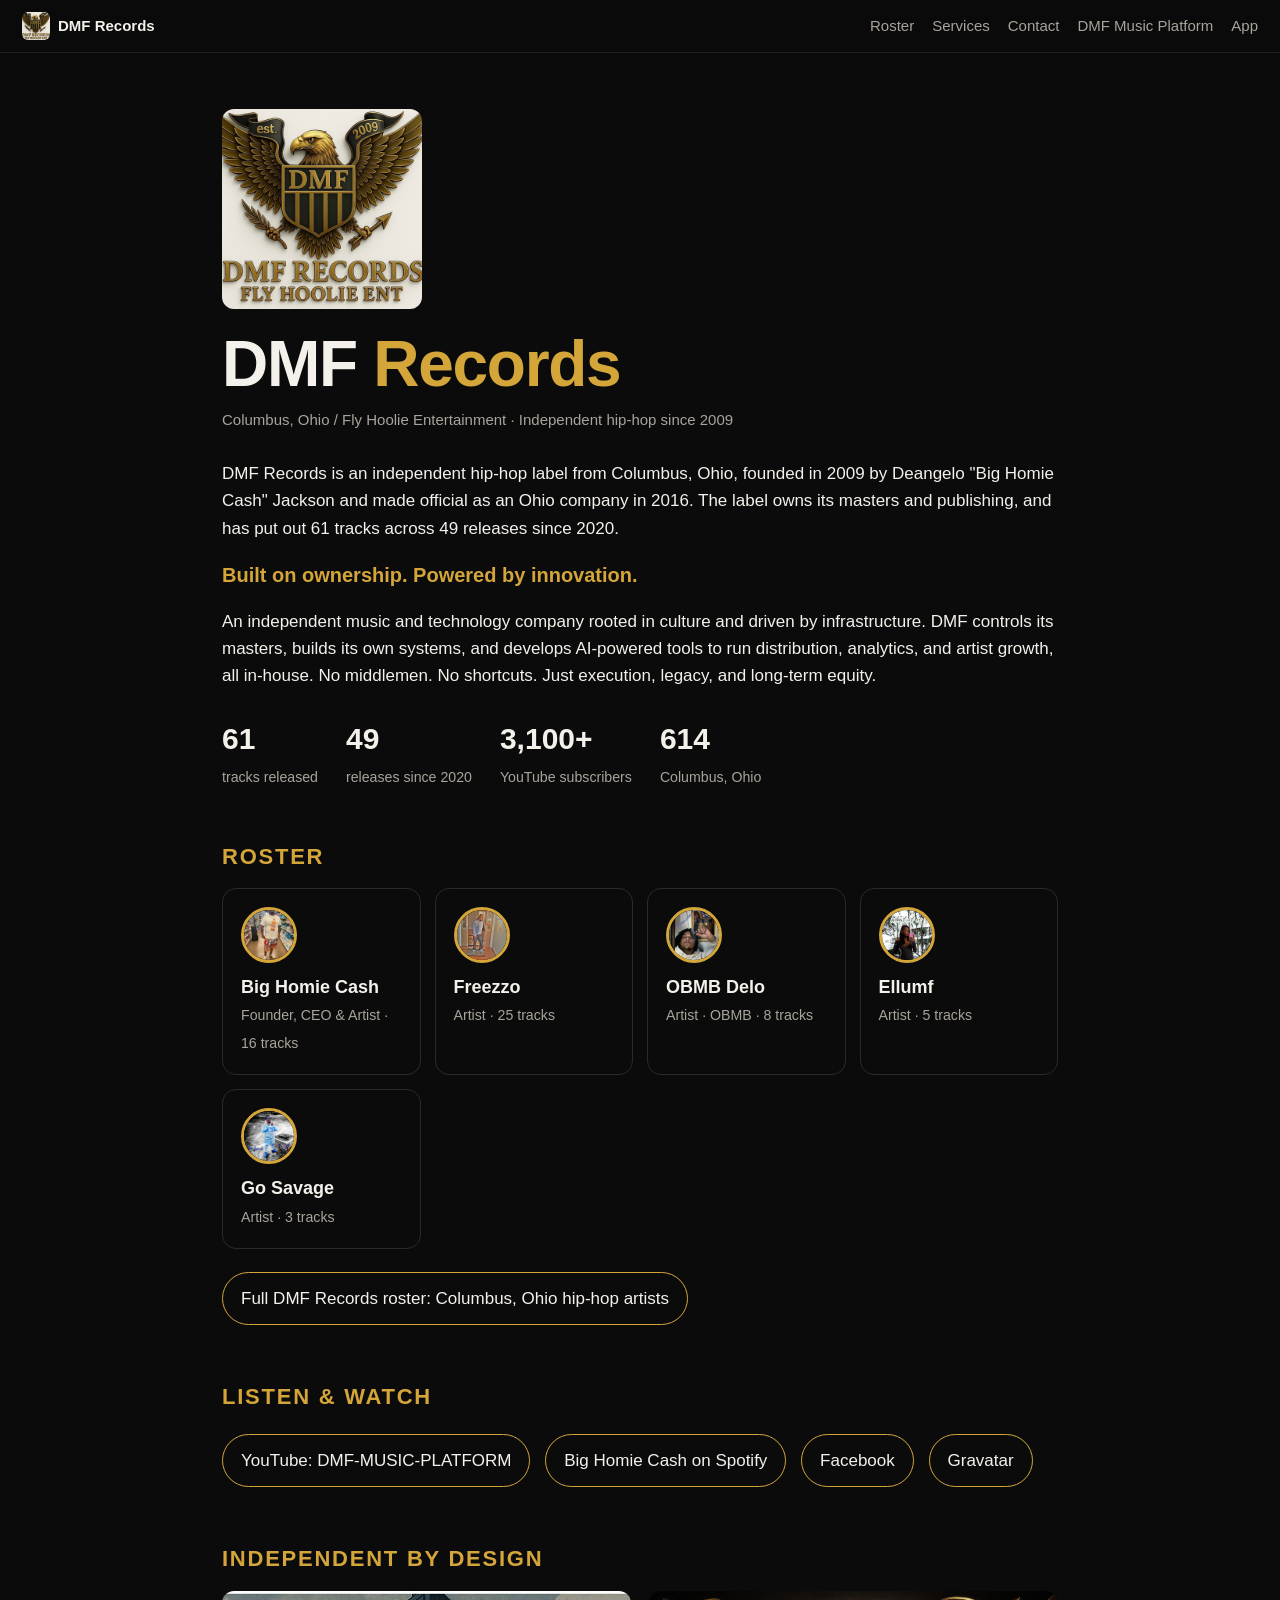
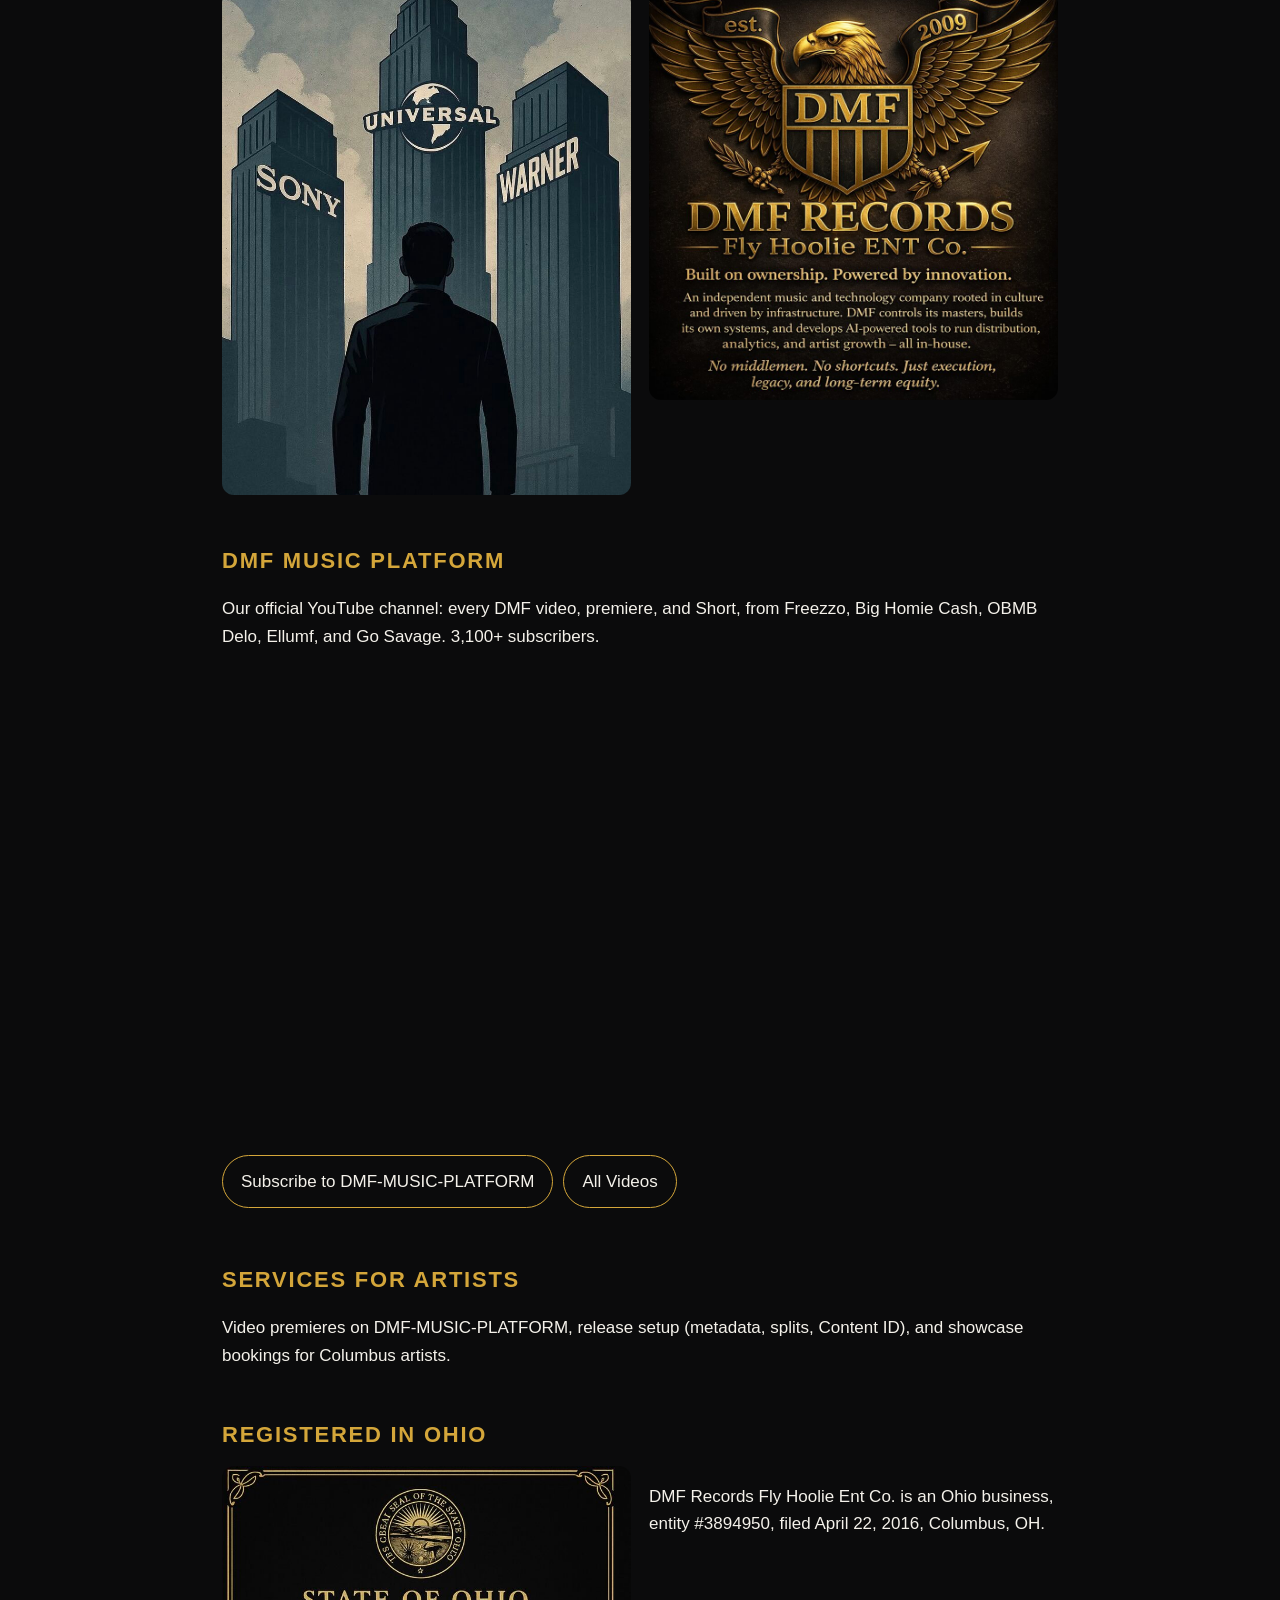
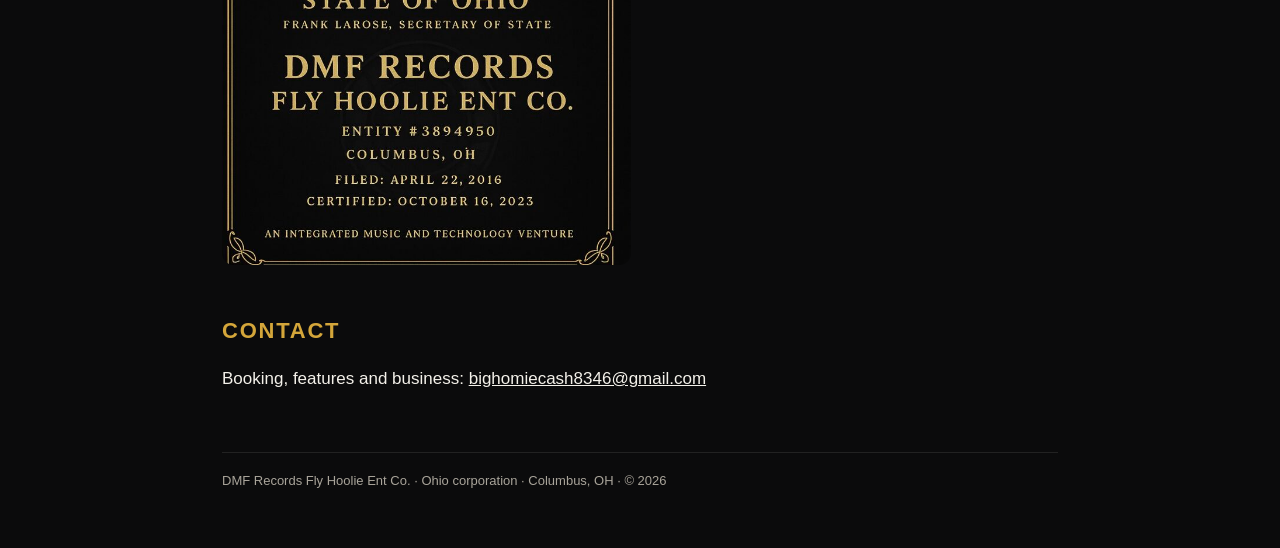
==== commit 5c307780: "SEO: Columbus Ohio hip-hop label titles, roster page, artist pages, schema, sitemap" ====
--- a/index.html
+++ b/index.html
@@ -3,46 +3,250 @@
 <head>
 <meta charset="utf-8">
 <meta name="viewport" content="width=device-width, initial-scale=1">
-<title>DMF Records (Columbus, Ohio) / Fly Hoolie Entertainment</title>
-<meta name="description" content="DMF Records is an independent hip-hop label from Columbus, Ohio, founded in 2009 by Deangelo &quot;Big Homie Cash&quot; Jackson. Roster: Big Homie Cash, Freezzo, OBMB Delo, Ellumf and Go Savage.">
-<link rel="canonical" href="https://bighomiecash83.github.io/dmf-records-site/">
-<meta property="og:title" content="DMF Records (Columbus, Ohio) / Fly Hoolie Entertainment">
-<meta property="og:description" content="Independent hip-hop label from Columbus, Ohio. 61 tracks across 49 releases since 2020.">
-<meta property="og:url" content="https://bighomiecash83.github.io/dmf-records-site/">
+<title>DMF Records | Columbus, Ohio Hip-Hop Record Label</title>
+<meta name="description" content="DMF Records is an independent hip-hop record label in Columbus, Ohio, founded in 2009 by Deangelo &quot;Big Homie Cash&quot; Jackson. Artists: Big Homie Cash, Freezzo, OBMB Delo, Ellumf and Go Savage.">
+<link rel="canonical" href="https://dmfcorporation.biz/">
+<meta name="robots" content="index,follow">
+<meta property="og:site_name" content="DMF Records">
+<meta property="og:title" content="DMF Records | Columbus, Ohio Hip-Hop Record Label">
+<meta property="og:description" content="DMF Records is an independent hip-hop record label in Columbus, Ohio, founded in 2009 by Deangelo &quot;Big Homie Cash&quot; Jackson. Artists: Big Homie Cash, Freezzo, OBMB Delo, Ellumf and Go Savage.">
+<meta property="og:url" content="https://dmfcorporation.biz/">
 <meta property="og:type" content="website">
-<meta property="og:image" content="https://bighomiecash83.github.io/dmf-records-site/dmf-logo.png">
+<meta property="og:image" content="https://dmfcorporation.biz/dmf-logo.png">
+<meta property="og:locale" content="en_US">
+<meta name="twitter:card" content="summary_large_image">
+<meta name="twitter:title" content="DMF Records | Columbus, Ohio Hip-Hop Record Label">
+<meta name="twitter:description" content="DMF Records is an independent hip-hop record label in Columbus, Ohio, founded in 2009 by Deangelo &quot;Big Homie Cash&quot; Jackson. Artists: Big Homie Cash, Freezzo, OBMB Delo, Ellumf and Go Savage.">
+<meta name="twitter:image" content="https://dmfcorporation.biz/dmf-logo.png">
+<!-- Google Search Console: paste the verification tag here, e.g. <meta name="google-site-verification" content="YOUR_TOKEN"> -->
 <link rel="icon" href="icon.png">
 <link rel="apple-touch-icon" href="icon.png">
 <script type="application/ld+json">
 {
- "@context":"https://schema.org",
- "@type":"Organization",
- "@id":"https://bighomiecash83.github.io/dmf-records-site/#label",
- "name":"DMF Records",
- "alternateName":["DMF Records Fly Hoolie Ent","Fly Hoolie Entertainment","DMF Records Columbus"],
- "legalName":"DMF Records Fly Hoolie Ent Co.",
- "description":"Independent hip-hop record label from Columbus, Ohio, founded in 2009 and incorporated in Ohio in 2016.",
- "url":"https://bighomiecash83.github.io/dmf-records-site/",
- "foundingDate":"2009",
- "founder":{"@type":"Person","name":"Deangelo Jackson","alternateName":"Big Homie Cash"},
- "address":{"@type":"PostalAddress","addressLocality":"Columbus","addressRegion":"OH","addressCountry":"US"},
- "areaServed":"Columbus, Ohio",
- "logo":"https://bighomiecash83.github.io/dmf-records-site/dmf-logo.png",
- "email":"bighomiecash8346@gmail.com",
- "sameAs":["https://www.youtube.com/channel/UCL9MF8QjU3G-BuCpofyFmnw","https://open.spotify.com/artist/40z5aBKSs2Wtdori0baO1l"],
- "member":[
-  {"@type":"MusicGroup","name":"Big Homie Cash","genre":"Hip hop","foundingLocation":"Columbus, Ohio","sameAs":["https://open.spotify.com/artist/40z5aBKSs2Wtdori0baO1l"]},
-  {"@type":"MusicGroup","name":"Freezzo","genre":"Hip hop","foundingLocation":"Columbus, Ohio"},
-  {"@type":"MusicGroup","name":"OBMB Delo","genre":"Hip hop","foundingLocation":"Columbus, Ohio"},
-  {"@type":"MusicGroup","name":"Ellumf","genre":"Hip hop","foundingLocation":"Columbus, Ohio"},
-  {"@type":"MusicGroup","name":"Go Savage","genre":"Hip hop","foundingLocation":"Columbus, Ohio"}
+ "@context": "https://schema.org",
+ "@type": "Organization",
+ "@id": "https://dmfcorporation.biz/#label",
+ "name": "DMF Records",
+ "alternateName": [
+  "DMF Records Fly Hoolie Ent",
+  "Fly Hoolie Entertainment",
+  "DMF Records Columbus",
+  "DMF Records Columbus Ohio"
+ ],
+ "legalName": "DMF Records Fly Hoolie Ent Co.",
+ "description": "Independent hip-hop record label in Columbus, Ohio, founded in 2009 and incorporated in Ohio in 2016. Roster: Big Homie Cash, Freezzo, OBMB Delo, Ellumf and Go Savage.",
+ "url": "https://dmfcorporation.biz/",
+ "logo": "https://dmfcorporation.biz/dmf-logo.png",
+ "image": "https://dmfcorporation.biz/dmf-logo.png",
+ "foundingDate": "2009",
+ "foundingLocation": {
+  "@type": "Place",
+  "name": "Columbus, Ohio"
+ },
+ "founder": {
+  "@type": "Person",
+  "name": "Deangelo Jackson",
+  "alternateName": "Big Homie Cash",
+  "jobTitle": "Founder and CEO"
+ },
+ "address": {
+  "@type": "PostalAddress",
+  "addressLocality": "Columbus",
+  "addressRegion": "OH",
+  "addressCountry": "US"
+ },
+ "location": {
+  "@type": "Place",
+  "name": "Columbus, Ohio",
+  "address": {
+   "@type": "PostalAddress",
+   "addressLocality": "Columbus",
+   "addressRegion": "OH",
+   "addressCountry": "US"
+  }
+ },
+ "areaServed": "Columbus, Ohio",
+ "email": "bighomiecash8346@gmail.com",
+ "identifier": {
+  "@type": "PropertyValue",
+  "propertyID": "Ohio Secretary of State entity number",
+  "value": "3894950"
+ },
+ "subOrganization": {
+  "@type": "Organization",
+  "name": "OBMB",
+  "alternateName": "Delo OBMB"
+ },
+ "sameAs": [
+  "https://www.youtube.com/channel/UCL9MF8QjU3G-BuCpofyFmnw",
+  "https://www.youtube.com/@DMF-MUSIC-PLATFORM",
+  "https://www.facebook.com/Dmfrecords614/"
+ ],
+ "member": [
+  {
+   "@type": "MusicGroup",
+   "@id": "https://dmfcorporation.biz/big-homie-cash.html#artist",
+   "name": "Big Homie Cash",
+   "url": "https://dmfcorporation.biz/big-homie-cash.html",
+   "genre": [
+    "Hip hop",
+    "Rap"
+   ],
+   "foundingLocation": {
+    "@type": "Place",
+    "name": "Columbus, Ohio",
+    "address": {
+     "@type": "PostalAddress",
+     "addressLocality": "Columbus",
+     "addressRegion": "OH",
+     "addressCountry": "US"
+    }
+   },
+   "sameAs": [
+    "https://open.spotify.com/artist/40z5aBKSs2Wtdori0baO1l",
+    "https://audiomack.com/big-homie-cash",
+    "https://www.youtube.com/channel/UC27WMAHFG6lUfOBlUTtmRiA",
+    "https://music.apple.com/us/artist/big-homie-cash/1571506053"
+   ],
+   "recordLabel": {
+    "@id": "https://dmfcorporation.biz/#label"
+   }
+  },
+  {
+   "@type": "MusicGroup",
+   "@id": "https://dmfcorporation.biz/freezzo.html#artist",
+   "name": "Freezzo",
+   "url": "https://dmfcorporation.biz/freezzo.html",
+   "genre": [
+    "Hip hop",
+    "Rap"
+   ],
+   "foundingLocation": {
+    "@type": "Place",
+    "name": "Columbus, Ohio",
+    "address": {
+     "@type": "PostalAddress",
+     "addressLocality": "Columbus",
+     "addressRegion": "OH",
+     "addressCountry": "US"
+    }
+   },
+   "sameAs": [
+    "https://open.spotify.com/artist/4ksrusI7XnIdyuN6a3LtMj",
+    "https://audiomack.com/freezzo",
+    "https://www.youtube.com/channel/UCjnR5nT9APiTfrIyOS004mQ",
+    "https://music.apple.com/us/artist/freezzo/1107736106"
+   ],
+   "recordLabel": {
+    "@id": "https://dmfcorporation.biz/#label"
+   }
+  },
+  {
+   "@type": "MusicGroup",
+   "@id": "https://dmfcorporation.biz/obmb-delo.html#artist",
+   "name": "OBMB Delo",
+   "url": "https://dmfcorporation.biz/obmb-delo.html",
+   "genre": [
+    "Hip hop",
+    "Rap"
+   ],
+   "foundingLocation": {
+    "@type": "Place",
+    "name": "Columbus, Ohio",
+    "address": {
+     "@type": "PostalAddress",
+     "addressLocality": "Columbus",
+     "addressRegion": "OH",
+     "addressCountry": "US"
+    }
+   },
+   "sameAs": [
+    "https://open.spotify.com/artist/6yjdymBNWSyr39uuuweOfT",
+    "https://audiomack.com/obmb-delo",
+    "https://www.youtube.com/channel/UCvdN7HNs75SSCgJf9J40myA",
+    "https://music.apple.com/us/artist/obmb-delo/1641155757"
+   ],
+   "recordLabel": {
+    "@id": "https://dmfcorporation.biz/#label"
+   }
+  },
+  {
+   "@type": "MusicGroup",
+   "@id": "https://dmfcorporation.biz/ellumf.html#artist",
+   "name": "Ellumf",
+   "url": "https://dmfcorporation.biz/ellumf.html",
+   "genre": [
+    "Hip hop",
+    "Rap"
+   ],
+   "foundingLocation": {
+    "@type": "Place",
+    "name": "Columbus, Ohio",
+    "address": {
+     "@type": "PostalAddress",
+     "addressLocality": "Columbus",
+     "addressRegion": "OH",
+     "addressCountry": "US"
+    }
+   },
+   "sameAs": [
+    "https://open.spotify.com/artist/1qRYWwte7XrBOLzKZfx5ne",
+    "https://audiomack.com/ellumf",
+    "https://www.youtube.com/channel/UCUpu0pnyb0zi7YNcmaHJXIA",
+    "https://music.apple.com/us/artist/ellumf/1721436610"
+   ],
+   "recordLabel": {
+    "@id": "https://dmfcorporation.biz/#label"
+   }
+  },
+  {
+   "@type": "MusicGroup",
+   "@id": "https://dmfcorporation.biz/go-savage.html#artist",
+   "name": "Go Savage",
+   "url": "https://dmfcorporation.biz/go-savage.html",
+   "genre": [
+    "Hip hop",
+    "Rap"
+   ],
+   "foundingLocation": {
+    "@type": "Place",
+    "name": "Columbus, Ohio",
+    "address": {
+     "@type": "PostalAddress",
+     "addressLocality": "Columbus",
+     "addressRegion": "OH",
+     "addressCountry": "US"
+    }
+   },
+   "sameAs": [
+    "https://open.spotify.com/artist/5qGClg4MZsh2r5ZD88rtEZ",
+    "https://audiomack.com/go-savage-1",
+    "https://www.youtube.com/channel/UCxRH2OcmXNmk_6I2CKsD9vw"
+   ],
+   "recordLabel": {
+    "@id": "https://dmfcorporation.biz/#label"
+   }
+  }
  ]
+}
+</script>
+<script type="application/ld+json">
+{
+ "@context": "https://schema.org",
+ "@type": "WebSite",
+ "@id": "https://dmfcorporation.biz/#website",
+ "name": "DMF Records",
+ "alternateName": "DMF Records Columbus Ohio",
+ "url": "https://dmfcorporation.biz/",
+ "publisher": {
+  "@id": "https://dmfcorporation.biz/#label"
+ }
 }
 </script>
 <link rel="stylesheet" href="styles.css">
 </head>
 <body>
-<nav><a href="index.html" class="brand"><img src="icon.png" alt="">DMF Records</a><span><a href="#roster">Artists</a><a href="#services">Services</a><a href="#contact">Contact</a><a href="#watch">DMF Music Platform</a><a href="https://app.dmfcorporation.biz/">App</a></span></nav><div class="wrap">
+<nav><a href="index.html" class="brand"><img src="icon.png" alt="">DMF Records</a><span><a href="roster.html">Roster</a><a href="#services">Services</a><a href="#contact">Contact</a><a href="#watch">DMF Music Platform</a><a href="https://app.dmfcorporation.biz/">App</a></span></nav><div class="wrap">
 <img class="logo" src="dmf-logo.png" alt="DMF Records eagle logo">
 <h1>DMF <span>Records</span></h1>
 <div class="tag">Columbus, Ohio / Fly Hoolie Entertainment &middot; Independent hip-hop since 2009</div>
@@ -52,6 +256,7 @@
 <div class="stats"><div><b>61</b><small>tracks released</small></div><div><b>49</b><small>releases since 2020</small></div><div><b>3,100+</b><small>YouTube subscribers</small></div><div><b>614</b><small>Columbus, Ohio</small></div></div>
 <h2 id="roster">Roster</h2>
 <div class="cards"><a class="card" href="big-homie-cash.html"><img class="avatar sm" src="images/big-homie-cash-1.jpg" alt="Big Homie Cash"><b>Big Homie Cash</b><small>Founder, CEO &amp; Artist &middot; 16 tracks</small></a><a class="card" href="freezzo.html"><img class="avatar sm" src="images/freezzo-1.jpg" alt="Freezzo"><b>Freezzo</b><small>Artist &middot; 25 tracks</small></a><a class="card" href="obmb-delo.html"><img class="avatar sm" src="images/obmb-delo-1.jpg" alt="OBMB Delo"><b>OBMB Delo</b><small>Artist · OBMB &middot; 8 tracks</small></a><a class="card" href="ellumf.html"><img class="avatar sm" src="images/ellumf-1.jpg" alt="Ellumf"><b>Ellumf</b><small>Artist &middot; 5 tracks</small></a><a class="card" href="go-savage.html"><img class="avatar sm" src="images/go-savage-1.jpg" alt="Go Savage"><b>Go Savage</b><small>Artist &middot; 3 tracks</small></a></div>
+<p><a class="btn" href="roster.html">Full DMF Records roster: Columbus, Ohio hip-hop artists</a></p>
 <h2>Listen &amp; Watch</h2>
 <a class="btn" href="https://www.youtube.com/channel/UCL9MF8QjU3G-BuCpofyFmnw">YouTube: DMF-MUSIC-PLATFORM</a>
 <a class="btn" href="https://open.spotify.com/artist/40z5aBKSs2Wtdori0baO1l">Big Homie Cash on Spotify</a>
--- a/styles.css
+++ b/styles.css
@@ -30,3 +30,8 @@
 .dsp{display:flex;flex-wrap:wrap}.nums{display:grid;grid-template-columns:repeat(auto-fit,minmax(220px,1fr));gap:12px}
 .nums div{border:1px solid #2a2a2c;border-left:3px solid var(--acc);border-radius:10px;padding:14px 16px;font-weight:600}
 .asof{color:var(--mut);font-size:14px}.card img.avatar{width:56px;height:56px}
+
+/* SEO pages */
+.h1sub{display:block;font-size:clamp(16px,2.6vw,22px);font-weight:600;color:var(--mut);letter-spacing:0;margin-top:6px}
+.bio{font-size:18px}iframe.spotify{border:0;border-radius:12px;margin:8px 0 10px;display:block}
+ul.rlist{padding-left:20px}ul.rlist li{margin:8px 0}ul.rlist a{color:var(--fg)}
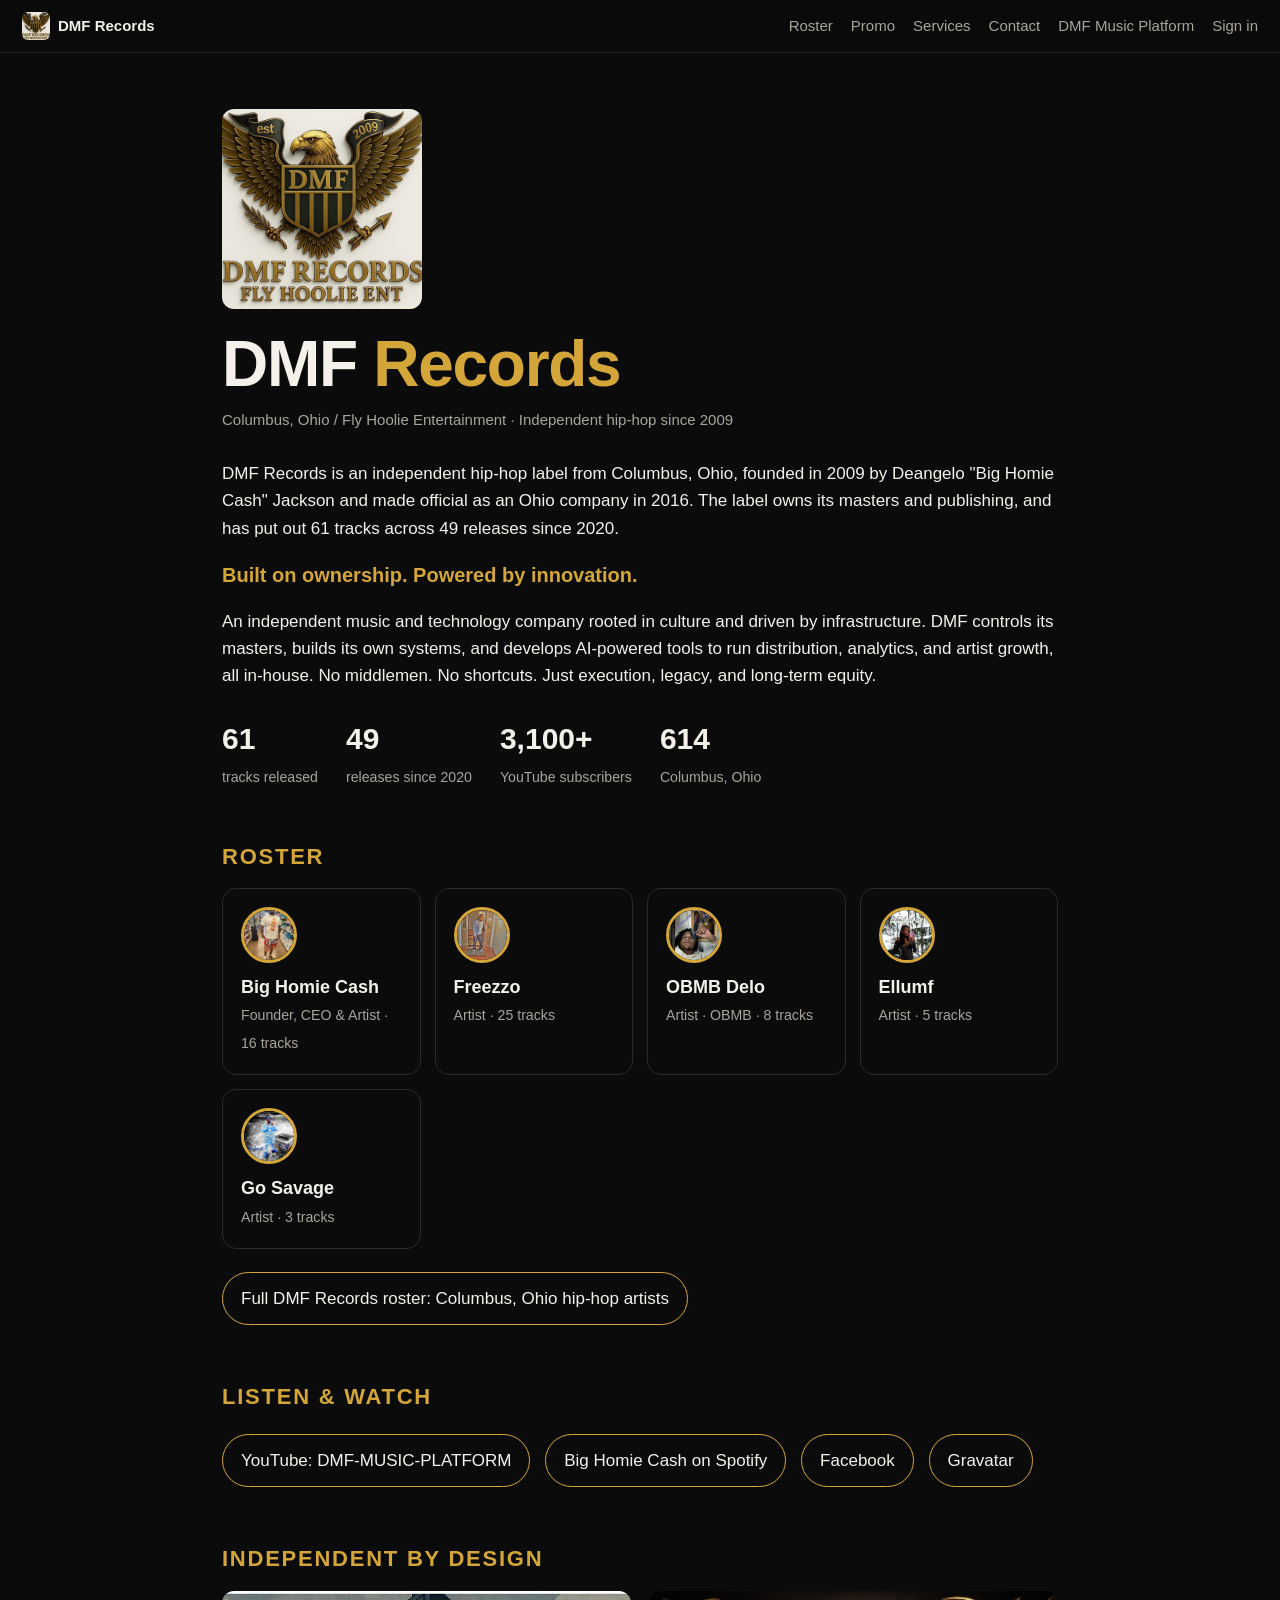
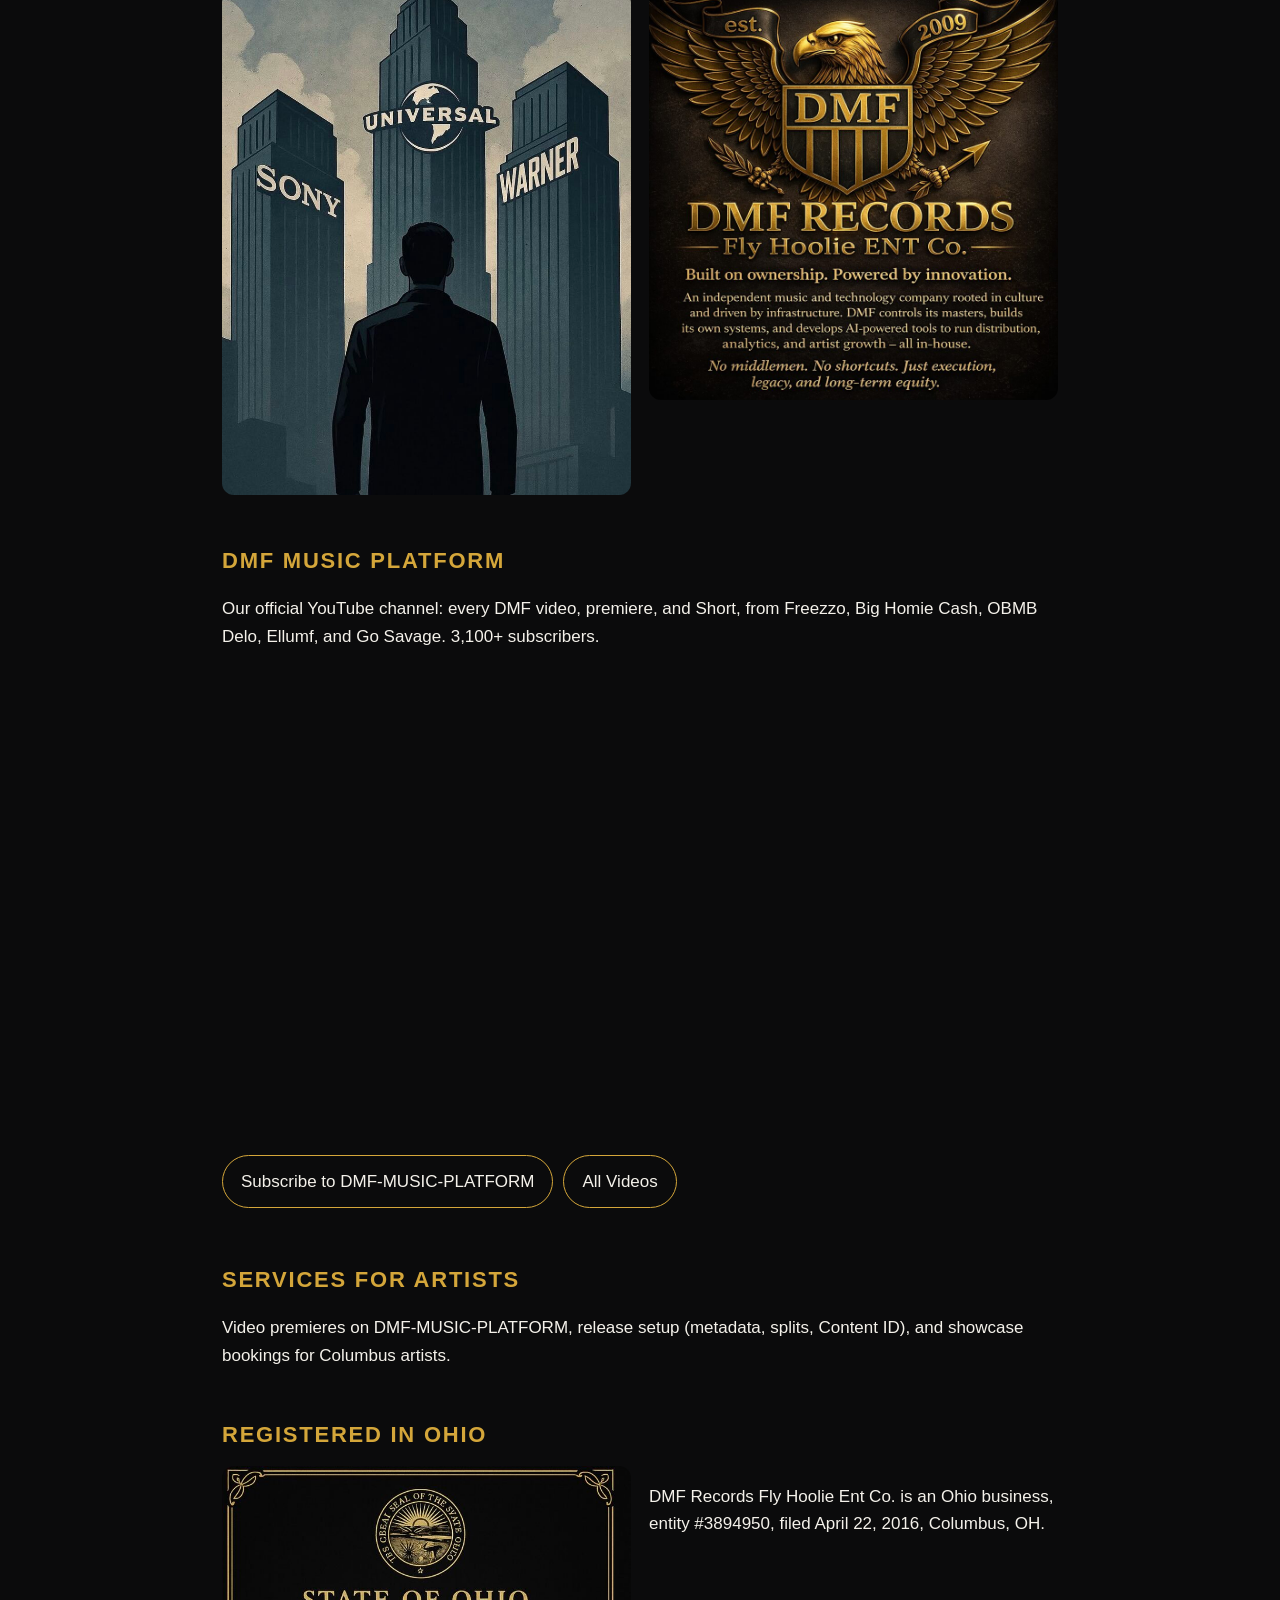
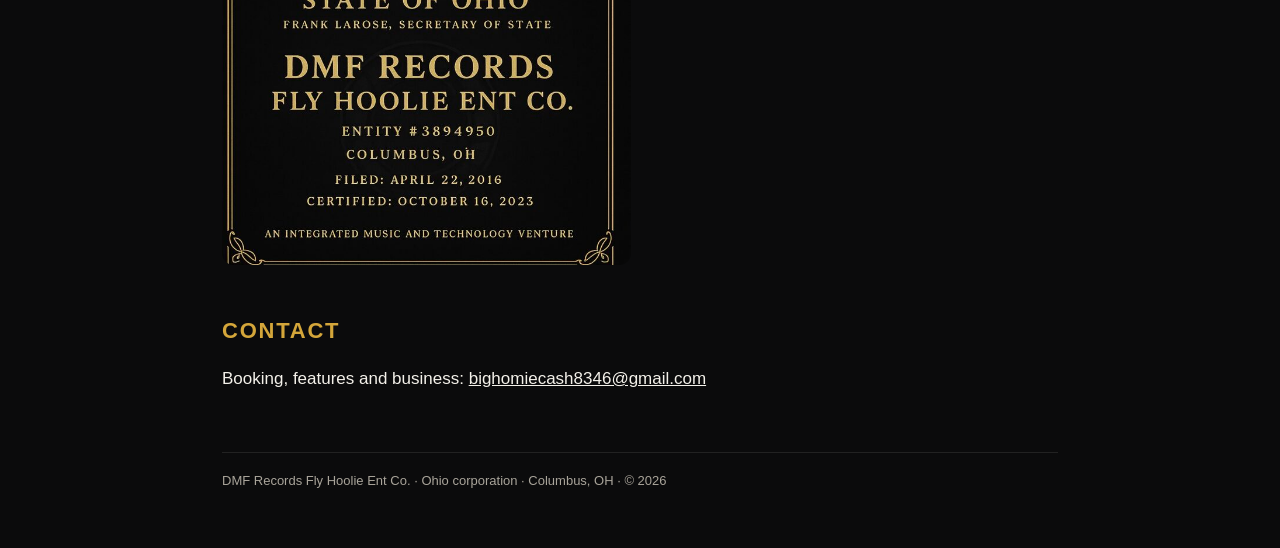
==== commit 72dc5699: "Connect site to DMF app backend: Promo page, Sign in, live roster" ====
--- a/index.html
+++ b/index.html
@@ -2,6 +2,7 @@
 <html lang="en">
 <head>
 <meta charset="utf-8">
+ <meta name="google-site-verification" content="LWOzxYj9ejgtgUx1zPcVilhUxyez83ltZYhbzUFkJPU" />
 <meta name="viewport" content="width=device-width, initial-scale=1">
 <title>DMF Records | Columbus, Ohio Hip-Hop Record Label</title>
 <meta name="description" content="DMF Records is an independent hip-hop record label in Columbus, Ohio, founded in 2009 by Deangelo &quot;Big Homie Cash&quot; Jackson. Artists: Big Homie Cash, Freezzo, OBMB Delo, Ellumf and Go Savage.">
@@ -246,7 +247,7 @@
 <link rel="stylesheet" href="styles.css">
 </head>
 <body>
-<nav><a href="index.html" class="brand"><img src="icon.png" alt="">DMF Records</a><span><a href="roster.html">Roster</a><a href="#services">Services</a><a href="#contact">Contact</a><a href="#watch">DMF Music Platform</a><a href="https://app.dmfcorporation.biz/">App</a></span></nav><div class="wrap">
+<nav><a href="index.html" class="brand"><img src="icon.png" alt="">DMF Records</a><span><a href="roster.html">Roster</a><a href="promo.html">Promo</a><a href="#services">Services</a><a href="#contact">Contact</a><a href="#watch">DMF Music Platform</a><a href="https://app.dmfcorporation.biz/">Sign in</a></span></nav><div class="wrap">
 <img class="logo" src="dmf-logo.png" alt="DMF Records eagle logo">
 <h1>DMF <span>Records</span></h1>
 <div class="tag">Columbus, Ohio / Fly Hoolie Entertainment &middot; Independent hip-hop since 2009</div>
--- a/styles.css
+++ b/styles.css
@@ -35,3 +35,23 @@
 .h1sub{display:block;font-size:clamp(16px,2.6vw,22px);font-weight:600;color:var(--mut);letter-spacing:0;margin-top:6px}
 .bio{font-size:18px}iframe.spotify{border:0;border-radius:12px;margin:8px 0 10px;display:block}
 ul.rlist{padding-left:20px}ul.rlist li{margin:8px 0}ul.rlist a{color:var(--fg)}
+
+/* DMF Promo + live backend */
+.disclaimer{border:1px solid #2a2a2c;border-left:3px solid var(--acc);border-radius:10px;padding:14px 16px;color:var(--mut);font-size:15px}
+.pkgs{display:grid;grid-template-columns:repeat(auto-fill,minmax(250px,1fr));gap:14px}
+.pkg{border:1px solid #2a2a2c;border-radius:14px;padding:18px;display:flex;flex-direction:column}.pkg:target{border-color:var(--acc)}
+.pkg h3{margin:4px 0 6px;font-size:19px;line-height:1.25}.pkg-ch{color:var(--acc);text-transform:uppercase;letter-spacing:.08em;font-size:12px}
+.pkg .price b{font-size:28px;color:var(--acc)}.pkg .price small,.pkg .spend{color:var(--mut);font-size:14px}
+.pkg p{font-size:15px;margin:10px 0}.pkg ul{padding-left:18px;margin:0 0 6px;font-size:14px;color:var(--mut)}.pkg .fine{font-size:13px;color:var(--mut)}
+.pkg .btn{margin-top:auto;align-self:flex-start}
+.pform{display:grid;gap:14px;max-width:640px}.pform label{display:flex;flex-direction:column;gap:6px;font-weight:600;font-size:15px}
+.pform small{color:var(--mut);font-weight:400}.row2{display:grid;grid-template-columns:repeat(auto-fit,minmax(220px,1fr));gap:14px}
+.pform input,.pform select,.pform textarea{font:inherit;color:var(--fg);background:#141416;border:1px solid #2f2f33;border-radius:10px;padding:11px 12px;width:100%}
+.pform input:focus,.pform select:focus,.pform textarea:focus{outline:2px solid var(--acc);border-color:transparent}
+.pform label.check{flex-direction:row;align-items:flex-start;gap:10px;font-weight:400}.pform label.check input{width:18px;height:18px;margin-top:4px;accent-color:var(--acc);flex:none}
+.pform .err{color:#ff8a8a;font-size:13px;font-weight:400;min-height:0}.pform .err:empty{display:none}
+.pform button.btn{background:var(--acc);color:#000;font:inherit;font-weight:700;cursor:pointer;justify-self:start}.pform button.btn:disabled{opacity:.6;cursor:wait}
+.form-status{margin:0;font-size:14px}.form-status.bad{color:#ff8a8a}.hp{position:absolute;left:-9999px;width:1px;height:1px;overflow:hidden}
+.sent{border:1px solid var(--acc);border-radius:12px;padding:18px;max-width:640px}
+.live-note{color:var(--mut);font-size:13px}
+@media(max-width:700px){nav{flex-wrap:wrap;gap:6px}nav span{display:flex;flex-wrap:wrap;gap:4px 14px}nav span a{margin-left:0}}
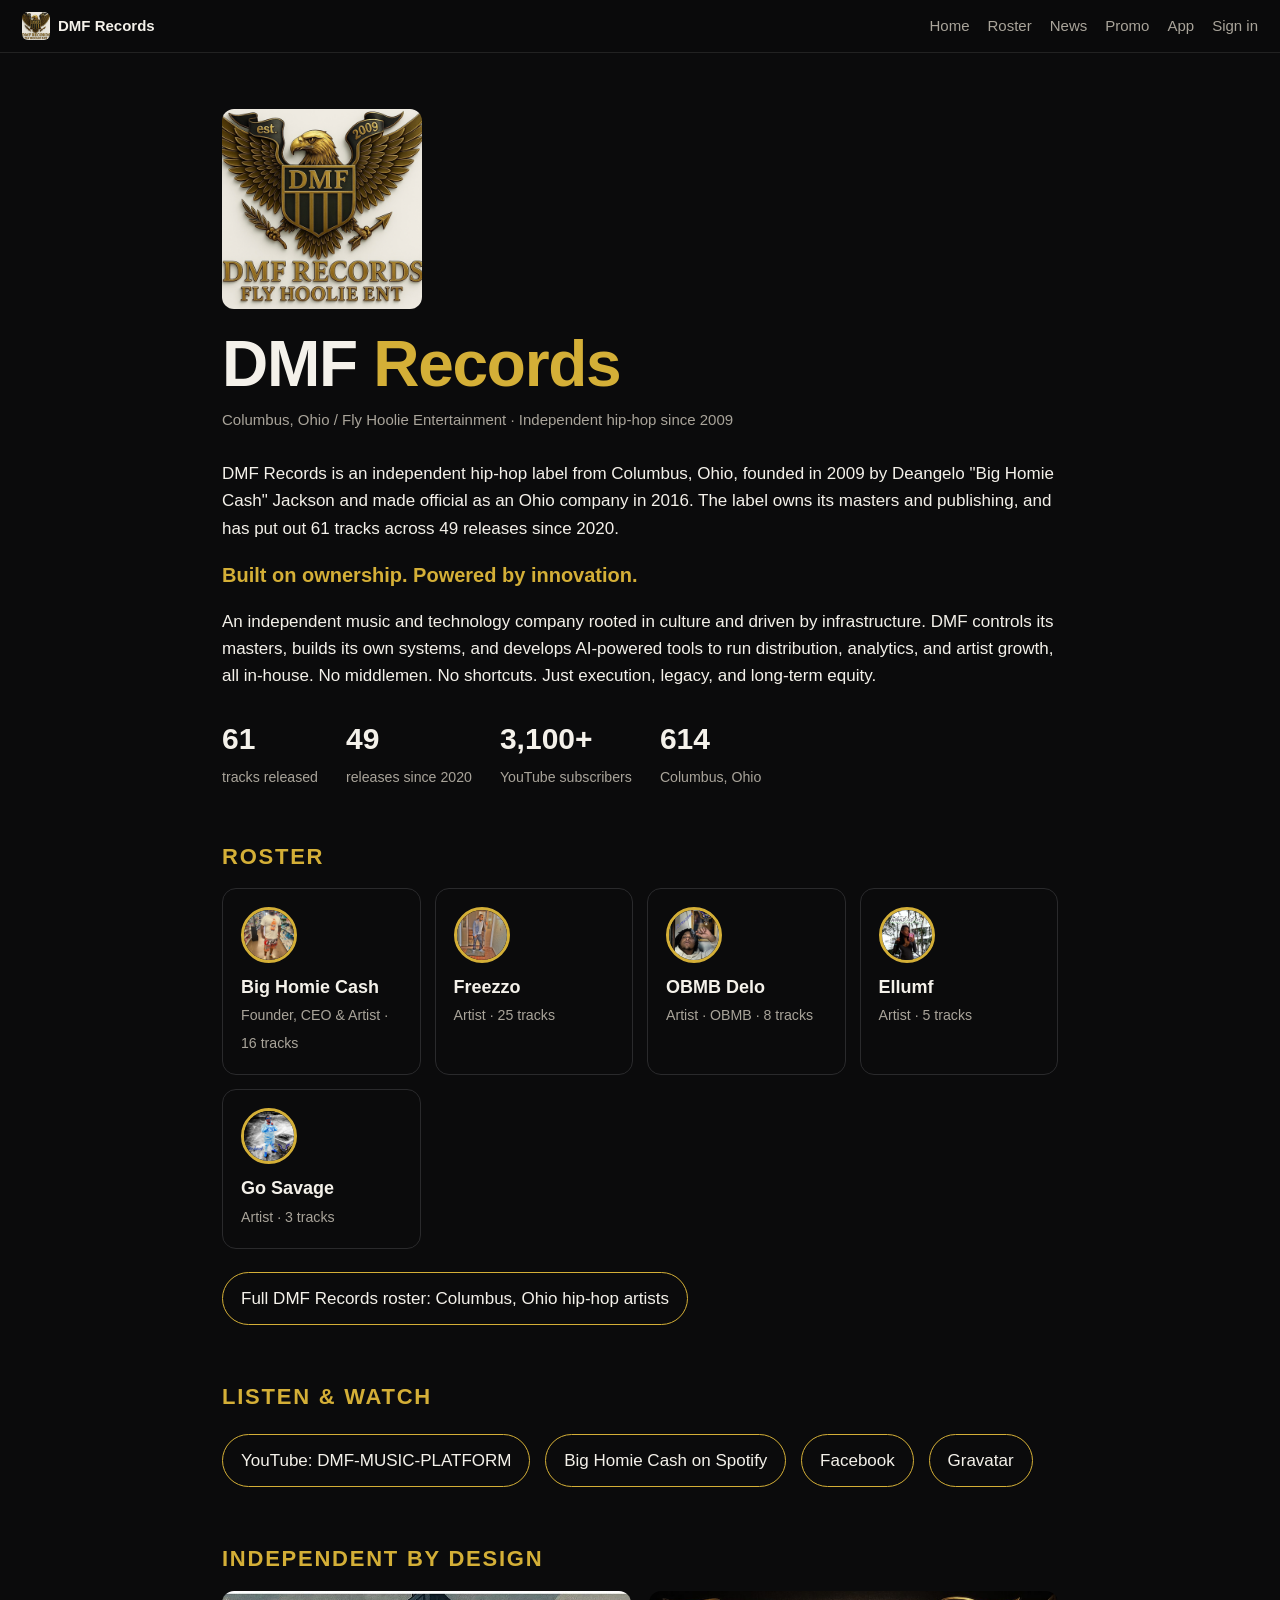
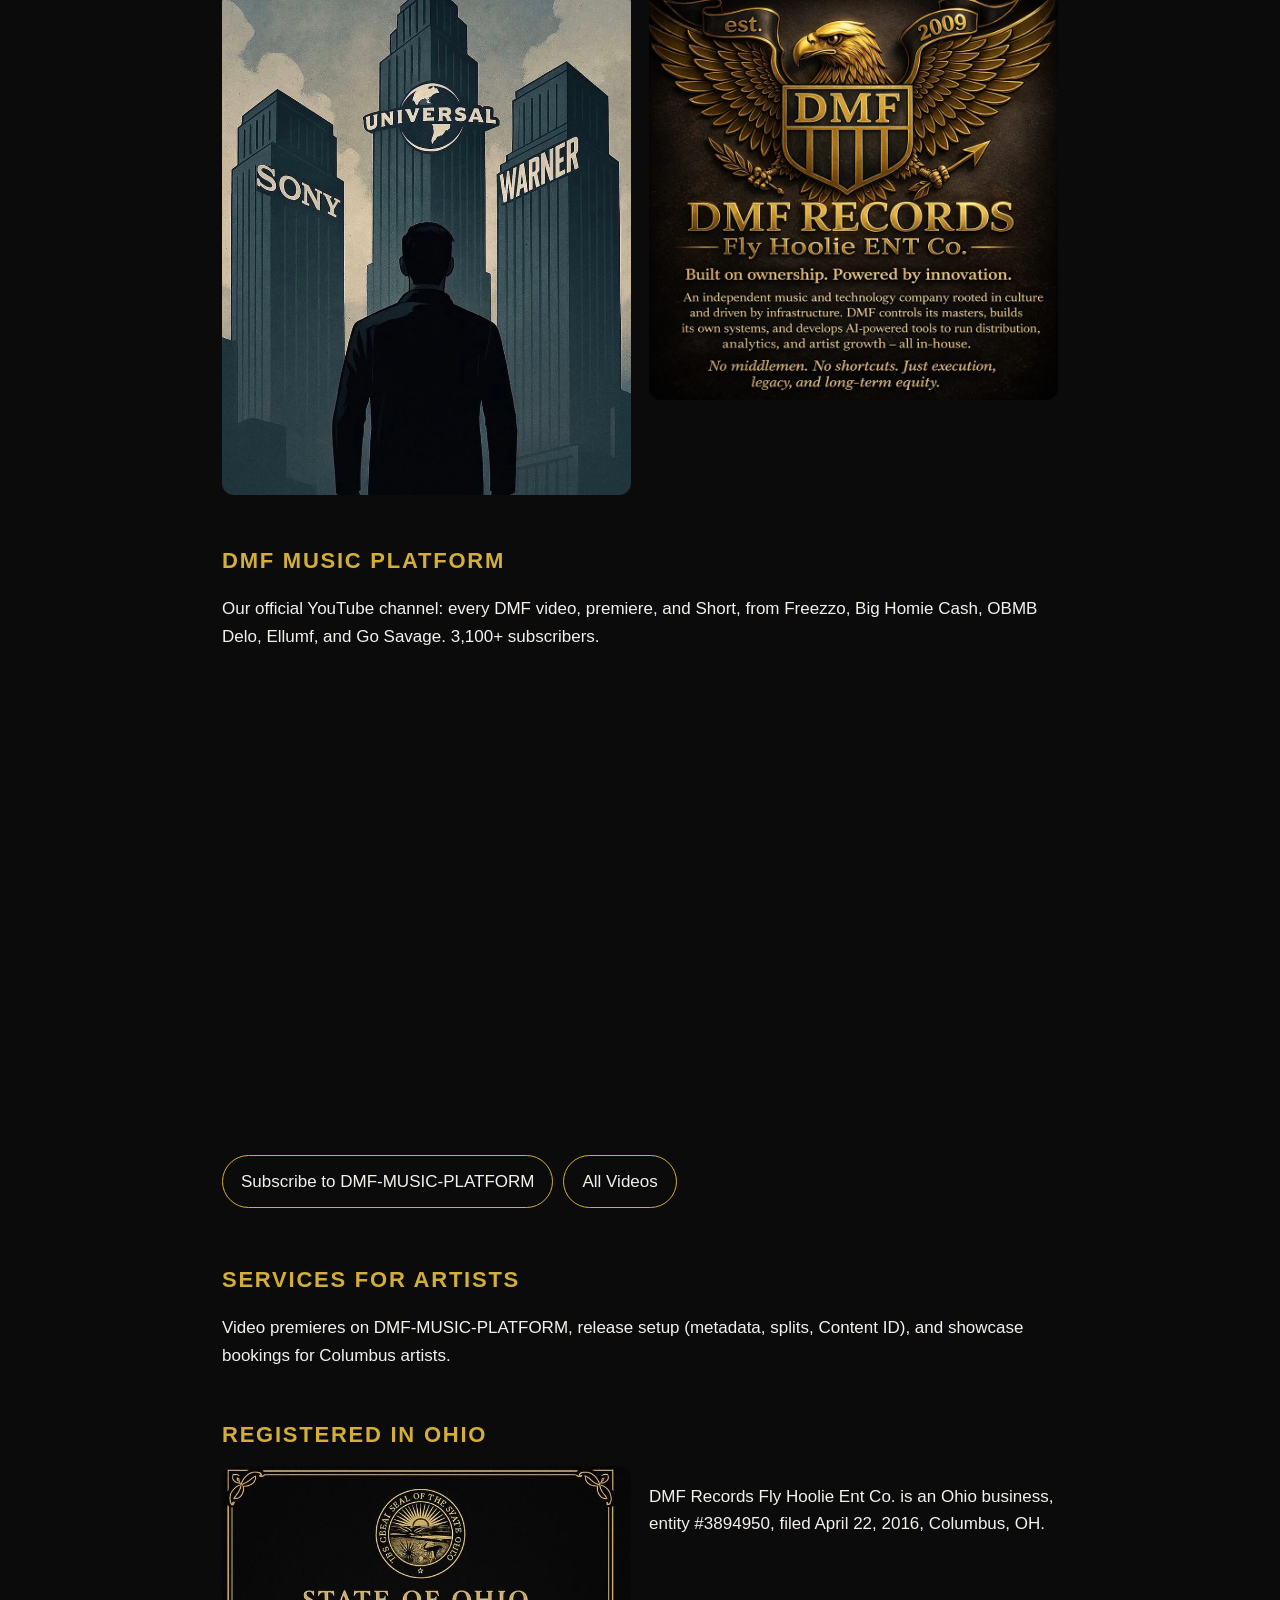
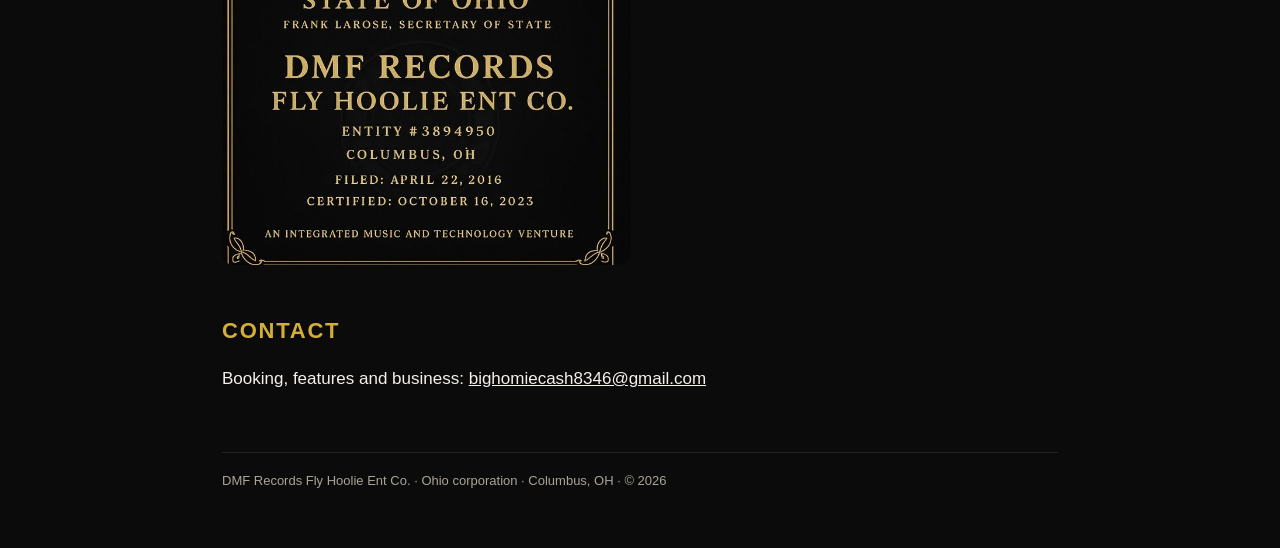
==== commit b623ae9b: "One app: shared nav, app at /app/" ====
--- a/index.html
+++ b/index.html
@@ -245,9 +245,9 @@
 }
 </script>
 <link rel="stylesheet" href="styles.css">
-</head>
+<script src="/js/dmf-nav.js" defer></script></head>
 <body>
-<nav><a href="index.html" class="brand"><img src="icon.png" alt="">DMF Records</a><span><a href="roster.html">Roster</a><a href="promo.html">Promo</a><a href="#services">Services</a><a href="#contact">Contact</a><a href="#watch">DMF Music Platform</a><a href="https://app.dmfcorporation.biz/">Sign in</a></span></nav><div class="wrap">
+<nav class="dmf-nav" aria-label="DMF Records"><a href="/" class="brand"><img src="/icon.png" alt="">DMF Records</a><span><a href="/">Home</a><a href="/roster.html">Roster</a><a href="/news.html">News</a><a href="/promo.html">Promo</a><a href="/app/" data-dmf="app">App</a><a href="/app/" data-dmf="auth">Sign in</a></span></nav><div class="wrap">
 <img class="logo" src="dmf-logo.png" alt="DMF Records eagle logo">
 <h1>DMF <span>Records</span></h1>
 <div class="tag">Columbus, Ohio / Fly Hoolie Entertainment &middot; Independent hip-hop since 2009</div>
--- a/styles.css
+++ b/styles.css
@@ -1,5 +1,5 @@
 
-:root{--bg:#0b0b0c;--fg:#f4f1ea;--mut:#a9a49a;--acc:#d4a63a}
+:root{--bg:#0b0b0c;--fg:#f4f1ea;--mut:#a9a49a;--acc:#D4AF37}
 *{box-sizing:border-box}body{margin:0;background:var(--bg);color:var(--fg);font:17px/1.6 -apple-system,BlinkMacSystemFont,"Segoe UI",Roboto,Helvetica,Arial,sans-serif}
 .wrap{max-width:880px;margin:0 auto;padding:56px 22px}
 h1{font-size:clamp(34px,7vw,64px);line-height:1.05;margin:0 0 10px;letter-spacing:-.02em}
@@ -55,3 +55,8 @@
 .sent{border:1px solid var(--acc);border-radius:12px;padding:18px;max-width:640px}
 .live-note{color:var(--mut);font-size:13px}
 @media(max-width:700px){nav{flex-wrap:wrap;gap:6px}nav span{display:flex;flex-wrap:wrap;gap:4px 14px}nav span a{margin-left:0}}
+
+/* One DMF product: shared top nav (same as the app's top bar at /app/) */
+nav.dmf-nav a[aria-current="page"],nav.dmf-nav a.dash{color:var(--acc)}
+nav.dmf-nav .who{margin-left:18px;font-size:13px;color:var(--mut);max-width:16rem;overflow:hidden;text-overflow:ellipsis;white-space:nowrap;vertical-align:middle;display:inline-block}
+@media(max-width:700px){nav.dmf-nav .who{display:none}}
